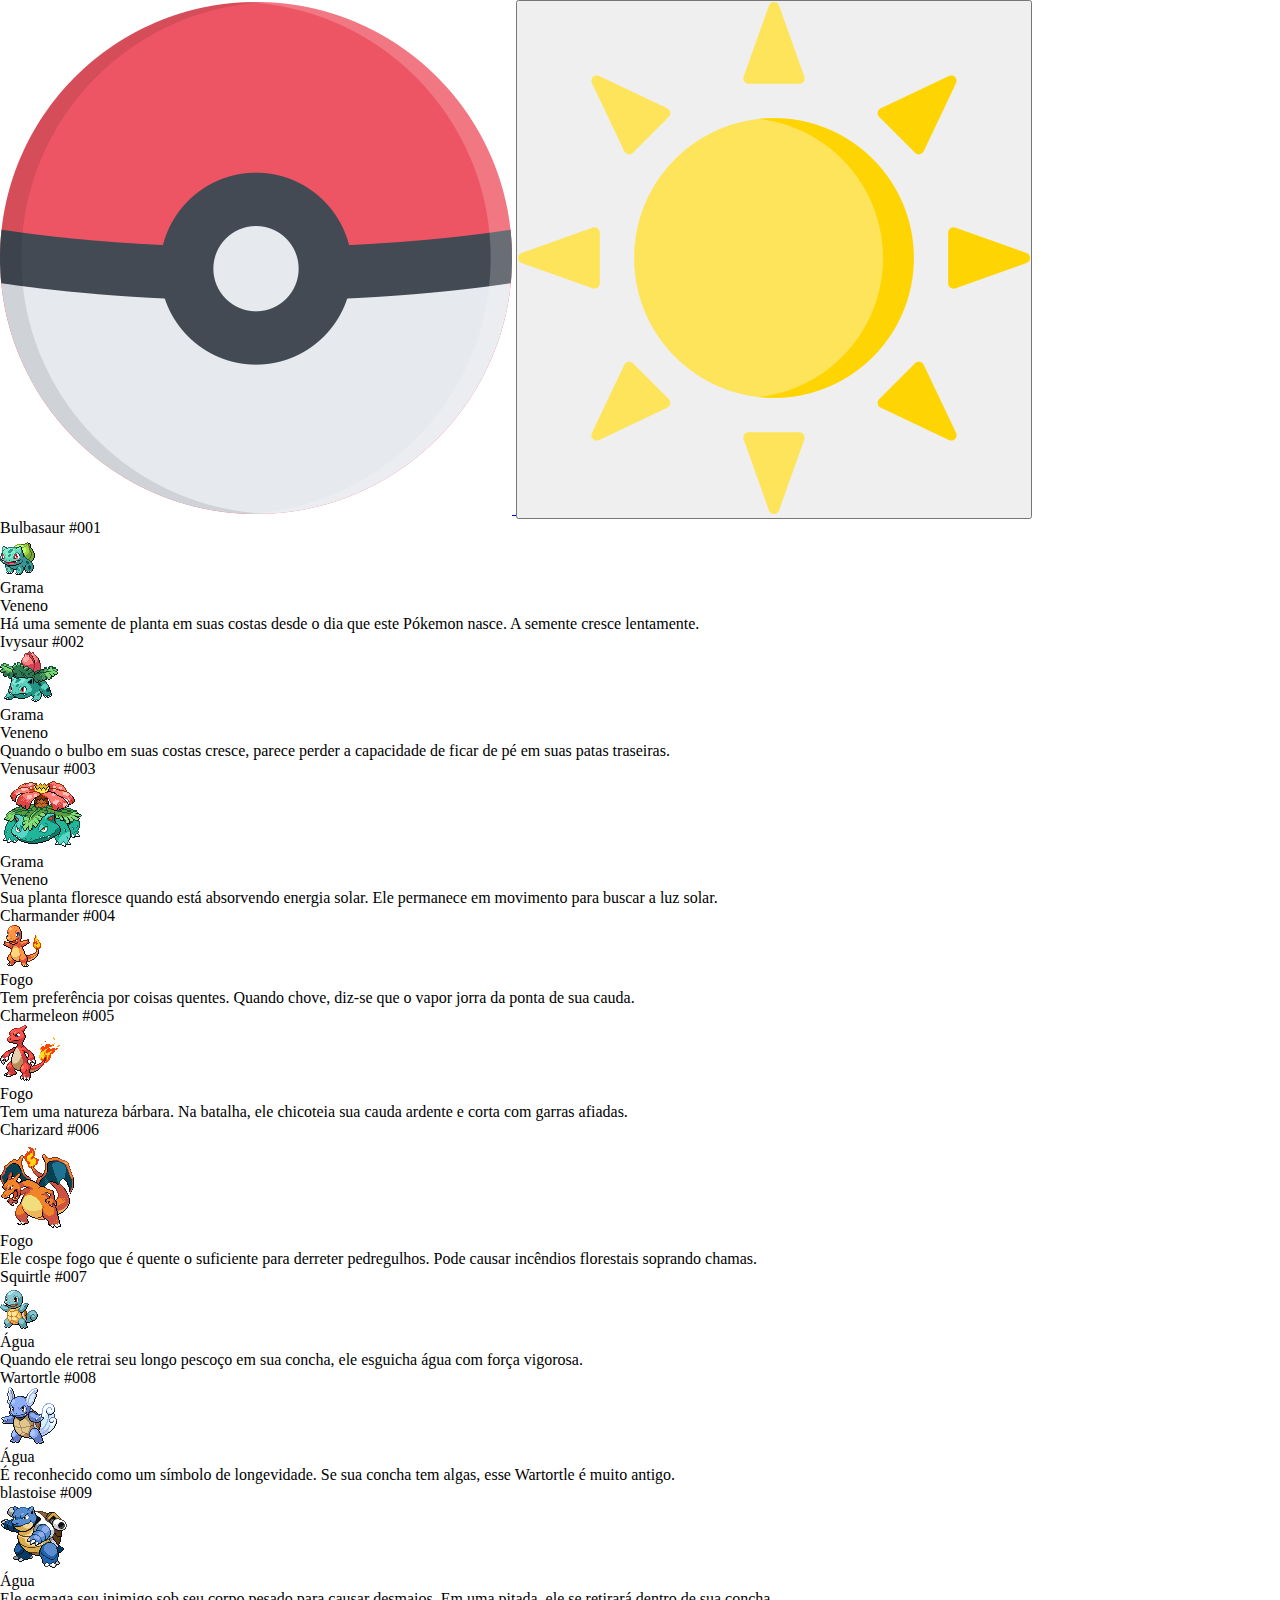
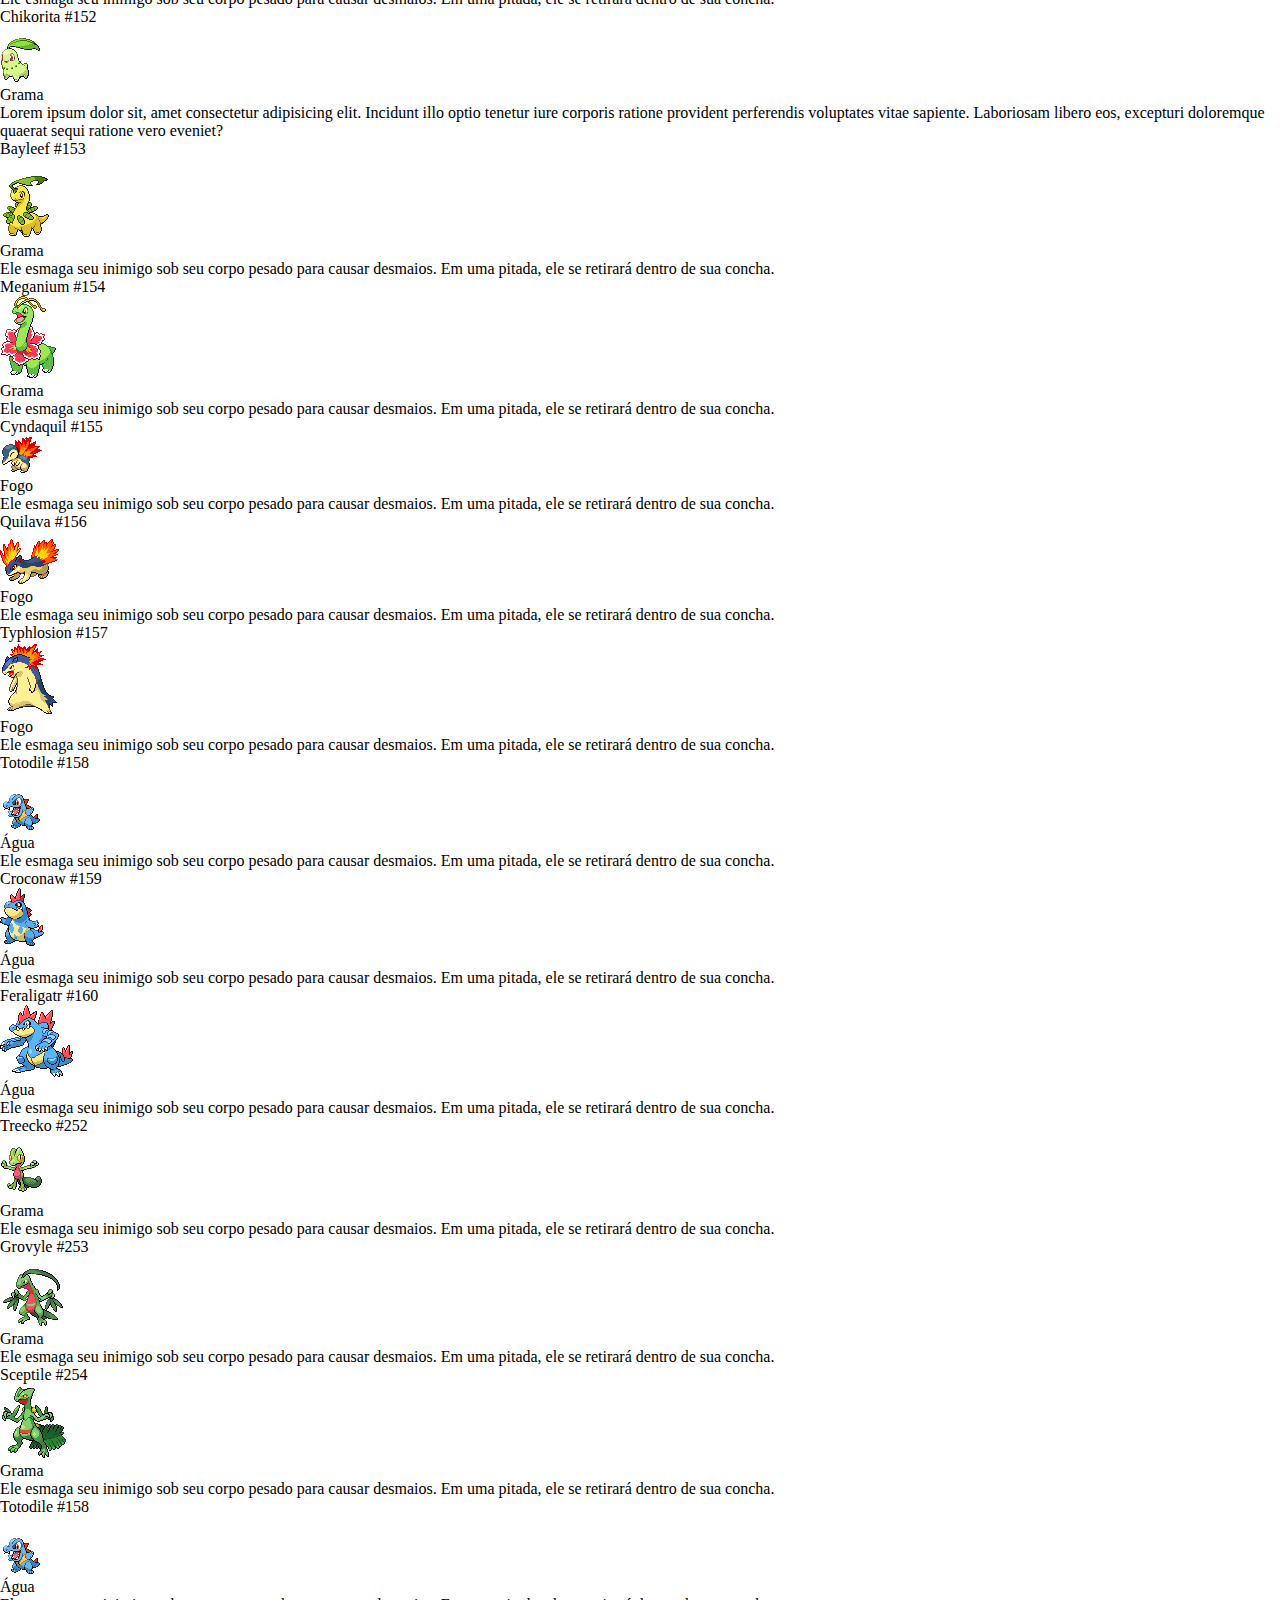
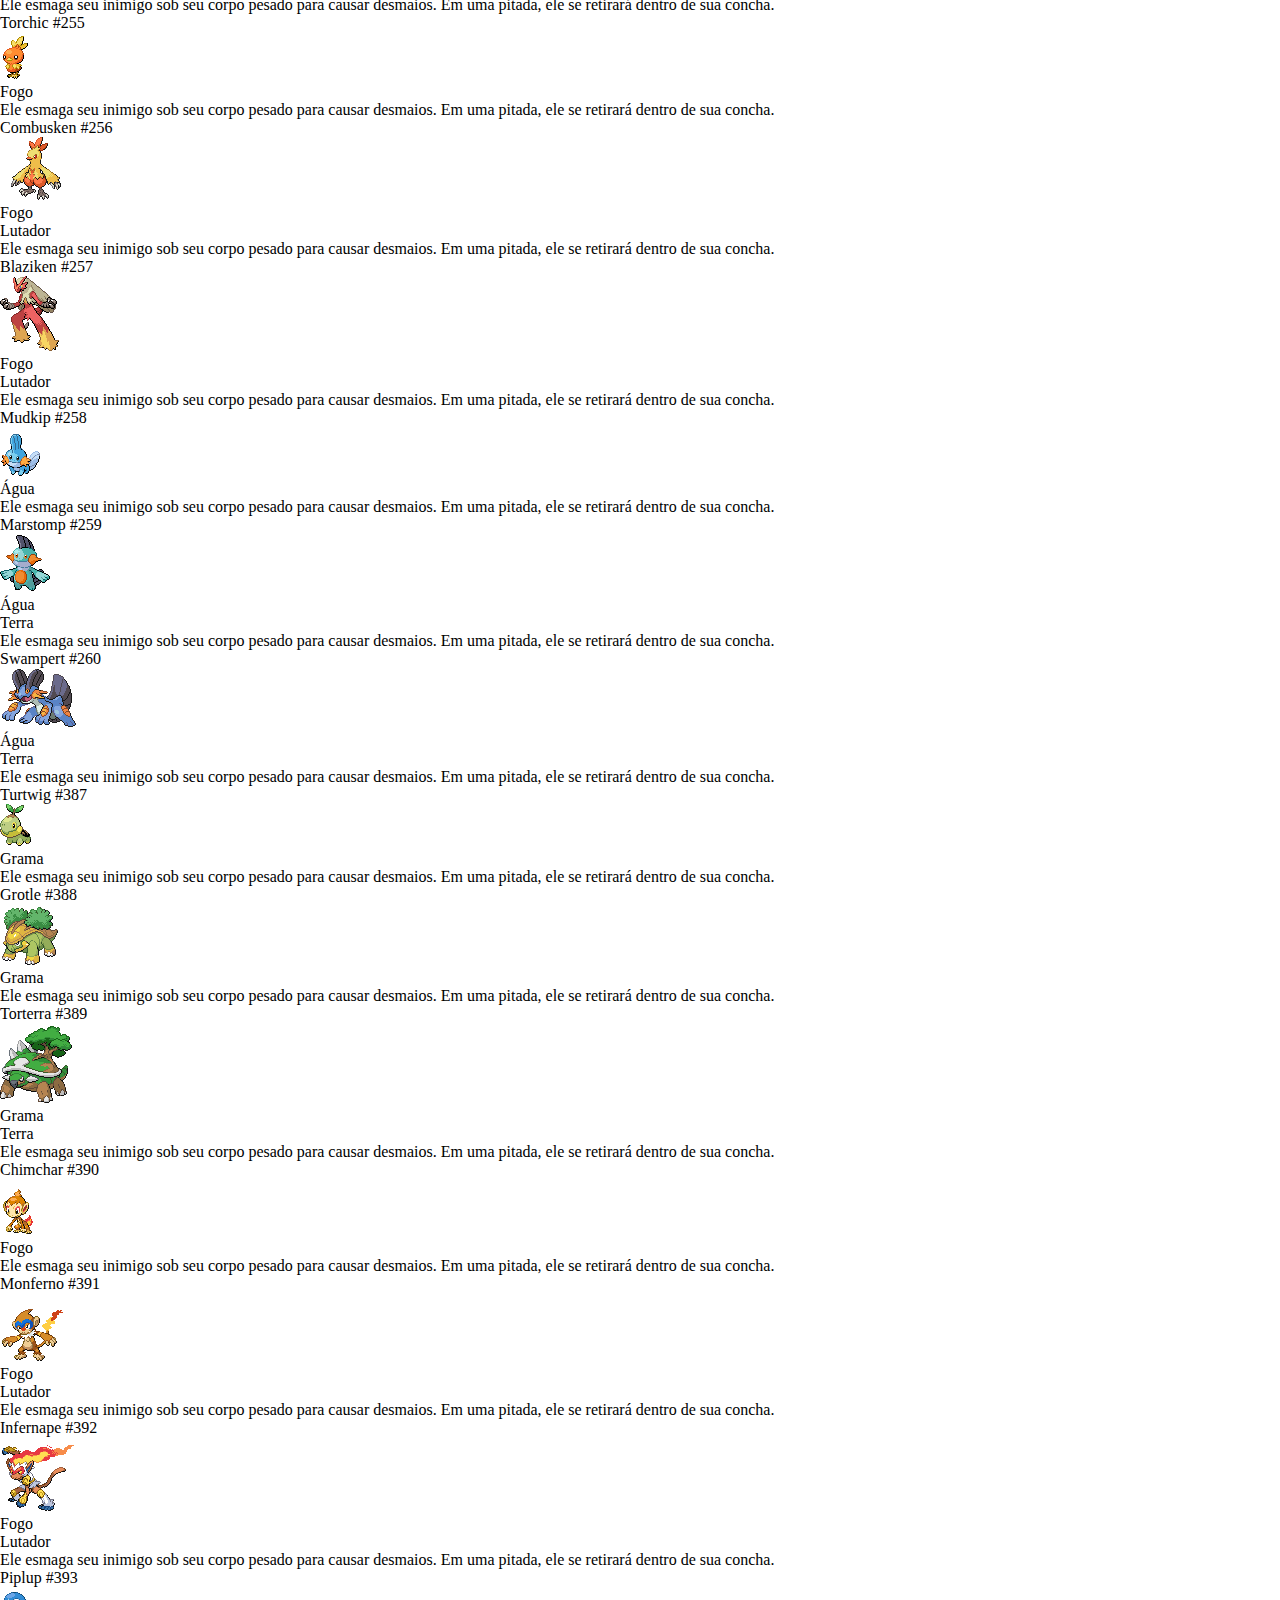
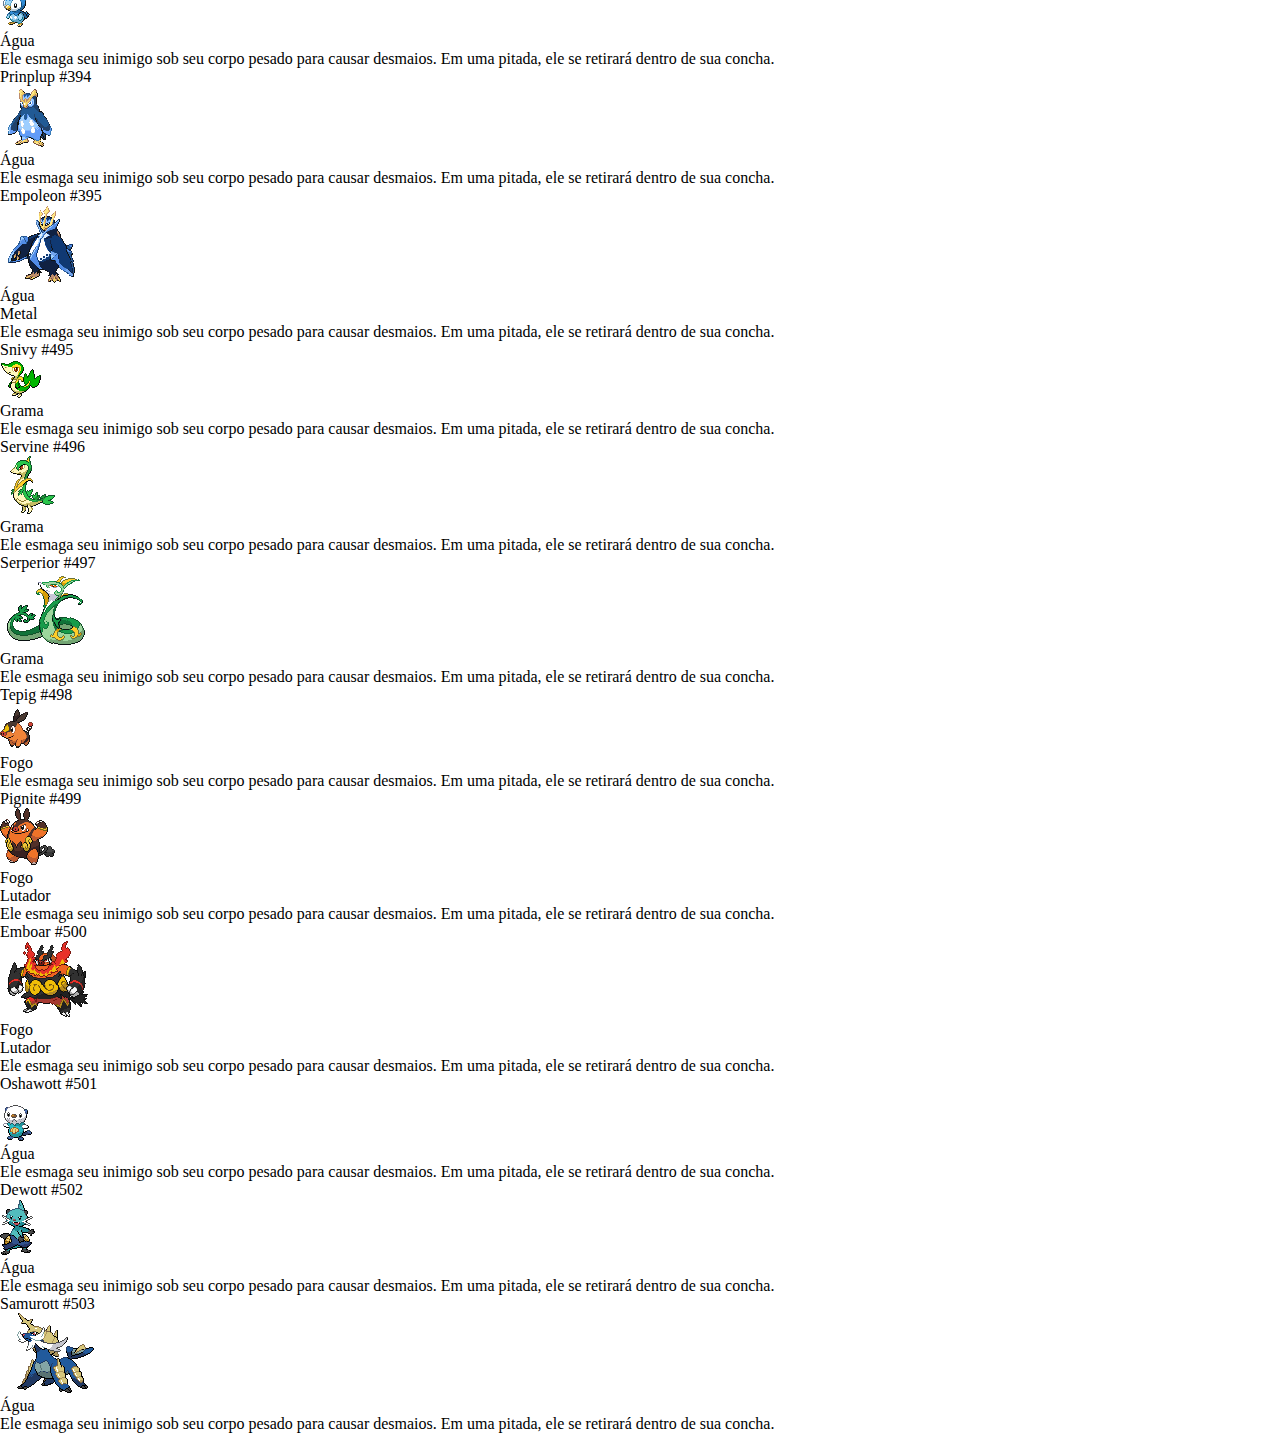
==== Pokedéx/index.html @ 0e328af9 "Pokedex" ====
<!DOCTYPE html>
<html lang="pt-br">
<head>
    <meta charset="UTF-8">
    <meta http-equiv="X-UA-Compatible" content="IE=edge">
    <meta name="viewport" content="width=device-width, initial-scale=1.0">
    <title>Pokedéx</title>

    <link rel="preconnect" href="https://fonts.googleapis.com" />
    <link rel="preconnect" href="https://fonts.gstatic.com" crossorigin />
    <link href="https://fonts.googleapis.com/css2?family=Poppins:wght@300;500;800&display=swap" rel="stylesheet" />
    <link rel="stylesheet" href="./css/reset.css">
    <link rel="stylesheet" href="./css/styles.css">
</head>

<body>
    <header>
        <a href="#">
            <img src="./assets/pokeball.png" alt="pokebola" class="logo">
        </a>
        <button id="botao-alterar-tema">
            <img src="./assets/sun.png" alt="imagem-sol" class="imagem-botao">
        </button>
    </header>

    <main>
        <ul class="lista-pokemon">
            <li class="cartao-pokemon">
                <div class="informacoes">
                    <span>Bulbasaur</span>
                    <span>#001</span>
                </div>
                <img src="./assets/bulbasaur.gif" alt="bulbasaur" class="gif">
                <ul class="tipos">
                    <li class="tipo">Grama</li>
                    <li class="tipo">Veneno</li>
                </ul>
                <p class="descricao">Há uma semente de planta em suas costas desde o dia que este Pókemon nasce. A semente cresce lentamente.</p>
            </li>

            <li class="cartao-pokemon">
                <div  class="informacoes">
                    <span>Ivysaur</span>
                    <span>#002</span>
                </div>
                <img src="./assets/ivysaur.gif" alt="ivysaur" class="gif">
                <ul>
                    <li class="tipo">Grama</li>
                    <li class="tipo">Veneno</li>
                </ul>
                <p class="descricao">Quando o bulbo em suas costas cresce, parece perder a capacidade de ficar de pé em suas patas traseiras.</p>
            </li>

            <li class="cartao-pokemon">
                <div class="informacoes">
                    <span>Venusaur</span>
                    <span>#003</span>
                </div>
                <img src="./assets/venusaur.gif" alt="venusaur" class="gif">
                <ul>
                    <li class="tipo">Grama</li>
                    <li class="tipo">Veneno</li>
                </ul>
                <p class="descricao">Sua planta floresce quando está absorvendo energia solar. Ele permanece em movimento para buscar a luz solar.</p>
            </li>

            <li class="cartao-pokemon">
                <div class="informacoes">
                    <span>Charmander</span>
                    <span>#004</span>
                </div>
                <img src="./assets/charmander.gif" alt="charmander" class="gif">
                <ul>
                    <li class="tipo">Fogo</li>
                </ul>
                <p class="descricao">Tem preferência por coisas quentes. Quando chove, diz-se que o vapor jorra da ponta de sua cauda.</p>
            </li>

            <li class="cartao-pokemon">
                <div class="informacoes">
                    <span>Charmeleon</span>
                    <span>#005</span>
                </div>
                <img src="./assets/charmeleon.gif" alt="charmeleon" class="gif">
                <ul>
                    <li class="tipo">Fogo</li>
                </ul>
                <p class="descricao">Tem uma natureza bárbara. Na batalha, ele chicoteia sua cauda ardente e corta com garras afiadas.</p>
            </li>

            <li class="cartao-pokemon">
                <div class="informacoes">
                    <span>Charizard</span>
                    <span>#006</span>
                </div>
                <img src="./assets/charizard.gif" alt="charizard" class="gif">
                <ul>
                    <li class="tipo">Fogo</li>
                </ul>
                <p class="descricao">Ele cospe fogo que é quente o suficiente para derreter pedregulhos. Pode causar incêndios florestais soprando chamas.</p>
            </li>

            <li class="cartao-pokemon">
                <div class="informacoes">
                    <span>Squirtle</span>
                    <span>#007</span>
                </div>
                <img src="./assets/squirtle.gif" alt="squirtle" class="gif">
                <ul>
                    <li class="tipo">Água</li>
                </ul>
                <p class="descricao">Quando ele retrai seu longo pescoço em sua concha, ele esguicha água com força vigorosa.</p>
            </li>

            <li class="cartao-pokemon">
                <div class="informacoes">
                    <span>Wartortle</span>
                    <span>#008</span>
                </div>
                <img src="./assets/wartortle.gif" alt="wartortle" class="gif">
                <ul>
                    <li class="tipo">Água</li>
                </ul>
                <p class="descricao">É reconhecido como um símbolo de longevidade. Se sua concha tem algas, esse Wartortle é muito antigo.</p>
            </li>

            <li class="cartao-pokemon">
                <div class="informacoes">
                    <span>blastoise</span>
                    <span>#009</span>
                </div>
                <img src="./assets/blastoise.gif" alt="blastoise" class="gif">
                <ul>
                    <li class="tipo">Água</li>
                </ul>
                <p class="descricao">Ele esmaga seu inimigo sob seu corpo pesado para causar desmaios. Em uma pitada, ele se retirará dentro de sua concha.</p>
            </li>

            <li class="cartao-pokemon">
                <div class="informacoes">
                    <span>Chikorita</span>
                    <span>#152</span>
                </div>
                <img src="./assets/chikorita.gif" alt="chikorita" class="gif">
                <ul>
                    <li class="tipo">Grama</li>
                </ul>
                <p class="descricao">Lorem ipsum dolor sit, amet consectetur adipisicing elit. Incidunt illo optio tenetur iure corporis ratione provident perferendis voluptates vitae sapiente. Laboriosam libero eos, excepturi doloremque quaerat sequi ratione vero eveniet?</p>
            </li>

            <li class="cartao-pokemon">
                <div class="informacoes">
                    <span>Bayleef</span>
                    <span>#153</span>
                </div>
                <img src="./assets/bayleef.gif" alt="bayleef" class="gif">
                <ul>
                    <li class="tipo">Grama</li>
                </ul>
                <p class="descricao">Ele esmaga seu inimigo sob seu corpo pesado para causar desmaios. Em uma pitada, ele se retirará dentro de sua concha.</p>
            </li>

            <li class="cartao-pokemon">
                <div class="informacoes">
                    <span>Meganium</span>
                    <span>#154</span>
                </div>
                <img src="./assets/meganium.gif" alt="meganium" class="gif">
                <ul>
                    <li class="tipo">Grama</li>
                </ul>
                <p class="descricao">Ele esmaga seu inimigo sob seu corpo pesado para causar desmaios. Em uma pitada, ele se retirará dentro de sua concha.</p>
            </li>

            <li class="cartao-pokemon">
                <div class="informacoes">
                    <span>Cyndaquil</span>
                    <span>#155</span>
                </div>
                <img src="./assets/cyndaquil.gif" alt="cyndaquil" class="gif">
                <ul>
                    <li class="tipo">Fogo</li>
                </ul>
                <p class="descricao">Ele esmaga seu inimigo sob seu corpo pesado para causar desmaios. Em uma pitada, ele se retirará dentro de sua concha.</p>
            </li>

            <li class="cartao-pokemon">
                <div class="informacoes">
                    <span>Quilava</span>
                    <span>#156</span>
                </div>
                <img src="./assets/quilava.gif" alt="quilava" class="gif">
                <ul>
                    <li class="tipo">Fogo</li>
                </ul>
                <p class="descricao">Ele esmaga seu inimigo sob seu corpo pesado para causar desmaios. Em uma pitada, ele se retirará dentro de sua concha.</p>
            </li>

            <li class="cartao-pokemon">
                <div class="informacoes">
                    <span>Typhlosion</span>
                    <span>#157</span>
                </div>
                <img src="./assets/typhlosion.gif" alt="typhlosion" class="gif">
                <ul>
                    <li class="tipo">Fogo</li>
                </ul>
                <p class="descricao">Ele esmaga seu inimigo sob seu corpo pesado para causar desmaios. Em uma pitada, ele se retirará dentro de sua concha.</p>
            </li>

            <li class="cartao-pokemon">
                <div class="informacoes">
                    <span>Totodile</span>
                    <span>#158</span>
                </div>
                <img src="./assets/totodile.gif" alt="totodile" class="gif">
                <ul>
                    <li class="tipo">Água</li>
                </ul>
                <p class="descricao">Ele esmaga seu inimigo sob seu corpo pesado para causar desmaios. Em uma pitada, ele se retirará dentro de sua concha.</p>
            </li>

            <li class="cartao-pokemon">
                <div class="informacoes">
                    <span>Croconaw</span>
                    <span>#159</span>
                </div>
                <img src="./assets/croconaw.gif" alt="croconaw" class="gif">
                <ul>
                    <li class="tipo">Água</li>
                </ul>
                <p class="descricao">Ele esmaga seu inimigo sob seu corpo pesado para causar desmaios. Em uma pitada, ele se retirará dentro de sua concha.</p>
            </li>

            <li class="cartao-pokemon">
                <div class="informacoes">
                    <span>Feraligatr</span>
                    <span>#160</span>
                </div>
                <img src="./assets/feraligatr.gif" alt="feraligatr" class="gif">
                <ul>
                    <li class="tipo">Água</li>
                </ul>
                <p class="descricao">Ele esmaga seu inimigo sob seu corpo pesado para causar desmaios. Em uma pitada, ele se retirará dentro de sua concha.</p>
            </li>

            <li class="cartao-pokemon">
                <div class="informacoes">
                    <span>Treecko</span>
                    <span>#252</span>
                </div>
                <img src="./assets/treecko.gif" alt="treecko" class="gif">
                <ul>
                    <li class="tipo">Grama</li>
                </ul>
                <p class="descricao">Ele esmaga seu inimigo sob seu corpo pesado para causar desmaios. Em uma pitada, ele se retirará dentro de sua concha.</p>
            </li>

            <li class="cartao-pokemon">
                <div class="informacoes">
                    <span>Grovyle</span>
                    <span>#253</span>
                </div>
                <img src="./assets/grovyle.gif" alt="grovyle" class="gif">
                <ul>
                    <li class="tipo">Grama</li>
                </ul>
                <p class="descricao">Ele esmaga seu inimigo sob seu corpo pesado para causar desmaios. Em uma pitada, ele se retirará dentro de sua concha.</p>
            </li>

            <li class="cartao-pokemon">
                <div class="informacoes">
                    <span>Sceptile</span>
                    <span>#254</span>
                </div>
                <img src="./assets/sceptile.gif" alt="sceptile" class="gif">
                <ul>
                    <li class="tipo">Grama</li>
                </ul>
                <p class="descricao">Ele esmaga seu inimigo sob seu corpo pesado para causar desmaios. Em uma pitada, ele se retirará dentro de sua concha.</p>
            </li>

            <li class="cartao-pokemon">
                <div class="informacoes">
                    <span>Totodile</span>
                    <span>#158</span>
                </div>
                <img src="./assets/totodile.gif" alt="totodile" class="gif">
                <ul>
                    <li class="tipo">Água</li>
                </ul>
                <p class="descricao">Ele esmaga seu inimigo sob seu corpo pesado para causar desmaios. Em uma pitada, ele se retirará dentro de sua concha.</p>
            </li>

            <li class="cartao-pokemon">
                <div class="informacoes">
                    <span>Torchic</span>
                    <span>#255</span>
                </div>
                <img src="./assets/torchic.gif" alt="torchic" class="gif">
                <ul>
                    <li class="tipo">Fogo</li>
                </ul>
                <p class="descricao">Ele esmaga seu inimigo sob seu corpo pesado para causar desmaios. Em uma pitada, ele se retirará dentro de sua concha.</p>
            </li>

            <li class="cartao-pokemon">
                <div class="informacoes">
                    <span>Combusken</span>
                    <span>#256</span>
                </div>
                <img src="./assets/combusken.gif" alt="combusken" class="gif">
                <ul>
                    <li class="tipo">Fogo</li>
                    <li class="tipo">Lutador</li>
                </ul>
                <p class="descricao">Ele esmaga seu inimigo sob seu corpo pesado para causar desmaios. Em uma pitada, ele se retirará dentro de sua concha.</p>
            </li>

            <li class="cartao-pokemon">
                <div class="informacoes">
                    <span>Blaziken</span>
                    <span>#257</span>
                </div>
                <img src="./assets/blasiken.gif" alt="blaziken" class="gif">
                <ul>
                    <li class="tipo">Fogo</li>
                    <li class="tipo">Lutador</li>
                </ul>
                <p class="descricao">Ele esmaga seu inimigo sob seu corpo pesado para causar desmaios. Em uma pitada, ele se retirará dentro de sua concha.</p>
            </li>

            <li class="cartao-pokemon">
                <div class="informacoes">
                    <span>Mudkip</span>
                    <span>#258</span>
                </div>
                <img src="./assets/mudkip.gif" alt="mudkip" class="gif">
                <ul>
                    <li class="tipo">Água</li>
                </ul>
                <p class="descricao">Ele esmaga seu inimigo sob seu corpo pesado para causar desmaios. Em uma pitada, ele se retirará dentro de sua concha.</p>
            </li>

            <li class="cartao-pokemon">
                <div class="informacoes">
                    <span>Marstomp</span>
                    <span>#259</span>
                </div>
                <img src="./assets/marstomp.gif" alt="marstomp" class="gif">
                <ul>
                    <li class="tipo">Água</li>
                    <li class="tipo">Terra</li>
                </ul>
                <p class="descricao">Ele esmaga seu inimigo sob seu corpo pesado para causar desmaios. Em uma pitada, ele se retirará dentro de sua concha.</p>
            </li>

            <li class="cartao-pokemon">
                <div class="informacoes">
                    <span>Swampert</span>
                    <span>#260</span>
                </div>
                <img src="./assets/swampert.gif" alt="swampert" class="gif">
                <ul>
                    <li class="tipo">Água</li>
                    <li class="tipo">Terra</li>
                </ul>
                <p class="descricao">Ele esmaga seu inimigo sob seu corpo pesado para causar desmaios. Em uma pitada, ele se retirará dentro de sua concha.</p>
            </li>

            <li class="cartao-pokemon">
                <div class="informacoes">
                    <span>Turtwig</span>
                    <span>#387</span>
                </div>
                <img src="./assets/turtwig.gif" alt="turtwig" class="gif">
                <ul>
                    <li class="tipo">Grama</li>
                </ul>
                <p class="descricao">Ele esmaga seu inimigo sob seu corpo pesado para causar desmaios. Em uma pitada, ele se retirará dentro de sua concha.</p>
            </li>

            <li class="cartao-pokemon">
                <div class="informacoes">
                    <span>Grotle</span>
                    <span>#388</span>
                </div>
                <img src="./assets/grotle.gif" alt="grotle" class="gif">
                <ul>
                    <li class="tipo">Grama</li>
                </ul>
                <p class="descricao">Ele esmaga seu inimigo sob seu corpo pesado para causar desmaios. Em uma pitada, ele se retirará dentro de sua concha.</p>
            </li>

            <li class="cartao-pokemon">
                <div class="informacoes">
                    <span>Torterra</span>
                    <span>#389</span>
                </div>
                <img src="./assets/torterra.gif" alt="torterra" class="gif">
                <ul>
                    <li class="tipo">Grama</li>
                    <li class="tipo">Terra</li>
                </ul>
                <p class="descricao">Ele esmaga seu inimigo sob seu corpo pesado para causar desmaios. Em uma pitada, ele se retirará dentro de sua concha.</p>
            </li>

            <li class="cartao-pokemon">
                <div class="informacoes">
                    <span>Chimchar</span>
                    <span>#390</span>
                </div>
                <img src="./assets/chimchar.gif" alt="chimchar" class="gif">
                <ul>
                    <li class="tipo">Fogo</li>
                </ul>
                <p class="descricao">Ele esmaga seu inimigo sob seu corpo pesado para causar desmaios. Em uma pitada, ele se retirará dentro de sua concha.</p>
            </li>

            <li class="cartao-pokemon">
                <div class="informacoes">
                    <span>Monferno</span>
                    <span>#391</span>
                </div>
                <img src="./assets/monferto.gif" alt="monferto" class="gif">
                <ul>
                    <li class="tipo">Fogo</li>
                    <li class="tipo">Lutador</li>
                </ul>
                <p class="descricao">Ele esmaga seu inimigo sob seu corpo pesado para causar desmaios. Em uma pitada, ele se retirará dentro de sua concha.</p>
            </li>

            <li class="cartao-pokemon">
                <div class="informacoes">
                    <span>Infernape</span>
                    <span>#392</span>
                </div>
                <img src="./assets/infernape.gif" alt="infernape" class="gif">
                <ul>
                    <li class="tipo">Fogo</li>
                    <li class="tipo">Lutador</li>
                </ul>
                <p class="descricao">Ele esmaga seu inimigo sob seu corpo pesado para causar desmaios. Em uma pitada, ele se retirará dentro de sua concha.</p>
            </li>

            <li class="cartao-pokemon">
                <div class="informacoes">
                    <span>Piplup</span>
                    <span>#393</span>
                </div>
                <img src="./assets/piplup.gif" alt="piplup" class="gif">
                <ul>
                    <li class="tipo">Água</li>
                </ul>
                <p class="descricao">Ele esmaga seu inimigo sob seu corpo pesado para causar desmaios. Em uma pitada, ele se retirará dentro de sua concha.</p>
            </li>

            <li class="cartao-pokemon">
                <div class="informacoes">
                    <span>Prinplup</span>
                    <span>#394</span>
                </div>
                <img src="./assets/prinplup.gif" alt="prinplup" class="gif">
                <ul>
                    <li class="tipo">Água</li>
                </ul>
                <p class="descricao">Ele esmaga seu inimigo sob seu corpo pesado para causar desmaios. Em uma pitada, ele se retirará dentro de sua concha.</p>
            </li>

            <li class="cartao-pokemon">
                <div class="informacoes">
                    <span>Empoleon</span>
                    <span>#395</span>
                </div>
                <img src="./assets/empoleon.gif" alt="empoleon" class="gif">
                <ul>
                    <li class="tipo">Água</li>
                    <li class="tipo">Metal</li>
                </ul>
                <p class="descricao">Ele esmaga seu inimigo sob seu corpo pesado para causar desmaios. Em uma pitada, ele se retirará dentro de sua concha.</p>
            </li>

            <li class="cartao-pokemon">
                <div class="informacoes">
                    <span>Snivy</span>
                    <span>#495</span>
                </div>
                <img src="./assets/snivy.gif" alt="snivy" class="gif">
                <ul>
                    <li class="tipo">Grama</li>
                </ul>
                <p class="descricao">Ele esmaga seu inimigo sob seu corpo pesado para causar desmaios. Em uma pitada, ele se retirará dentro de sua concha.</p>
            </li>

            <li class="cartao-pokemon">
                <div class="informacoes">
                    <span>Servine</span>
                    <span>#496</span>
                </div>
                <img src="./assets/servine.gif" alt="servine" class="gif">
                <ul>
                    <li class="tipo">Grama</li>
                </ul>
                <p class="descricao">Ele esmaga seu inimigo sob seu corpo pesado para causar desmaios. Em uma pitada, ele se retirará dentro de sua concha.</p>
            </li>

            <li class="cartao-pokemon">
                <div class="informacoes">
                    <span>Serperior</span>
                    <span>#497</span>
                </div>
                <img src="./assets/serperior.gif" alt="serperior" class="gif">
                <ul>
                    <li class="tipo">Grama</li>
                </ul>
                <p class="descricao">Ele esmaga seu inimigo sob seu corpo pesado para causar desmaios. Em uma pitada, ele se retirará dentro de sua concha.</p>
            </li>

            <li class="cartao-pokemon">
                <div class="informacoes">
                    <span>Tepig</span>
                    <span>#498</span>
                </div>
                <img src="./assets/tepig.gif" alt="tepig" class="gif">
                <ul>
                    <li class="tipo">Fogo</li>
                </ul>
                <p class="descricao">Ele esmaga seu inimigo sob seu corpo pesado para causar desmaios. Em uma pitada, ele se retirará dentro de sua concha.</p>
            </li>

            <li class="cartao-pokemon">
                <div class="informacoes">
                    <span>Pignite</span>
                    <span>#499</span>
                </div>
                <img src="./assets/pignite.gif" alt="pignite" class="gif">
                <ul>
                    <li class="tipo">Fogo</li>
                    <li class="tipo">Lutador</li>
                </ul>
                <p class="descricao">Ele esmaga seu inimigo sob seu corpo pesado para causar desmaios. Em uma pitada, ele se retirará dentro de sua concha.</p>
            </li>

            <li class="cartao-pokemon">
                <div class="informacoes">
                    <span>Emboar</span>
                    <span>#500</span>
                </div>
                <img src="./assets/emboar.gif" alt="emboar" class="gif">
                <ul>
                    <li class="tipo">Fogo</li>
                    <li class="tipo">Lutador</li>
                </ul>
                <p class="descricao">Ele esmaga seu inimigo sob seu corpo pesado para causar desmaios. Em uma pitada, ele se retirará dentro de sua concha.</p>
            </li>

            <li class="cartao-pokemon">
                <div class="informacoes">
                    <span>Oshawott</span>
                    <span>#501</span>
                </div>
                <img src="./assets/oshawott.gif" alt="oshawott" class="gif">
                <ul>
                    <li class="tipo">Água</li>
                </ul>
                <p class="descricao">Ele esmaga seu inimigo sob seu corpo pesado para causar desmaios. Em uma pitada, ele se retirará dentro de sua concha.</p>
            </li>

            <li class="cartao-pokemon">
                <div class="informacoes">
                    <span>Dewott</span>
                    <span>#502</span>
                </div>
                <img src="./assets/dewott.gif" alt="dewott" class="gif">
                <ul>
                    <li class="tipo">Água</li>
                </ul>
                <p class="descricao">Ele esmaga seu inimigo sob seu corpo pesado para causar desmaios. Em uma pitada, ele se retirará dentro de sua concha.</p>
            </li>

            <li class="cartao-pokemon">
                <div class="informacoes">
                    <span>Samurott</span>
                    <span>#503</span>
                </div>
                <img src="./assets/samurott.gif" alt="samurott" class="gif">
                <ul>
                    <li class="tipo">Água</li>
                </ul>
                <p class="descricao">Ele esmaga seu inimigo sob seu corpo pesado para causar desmaios. Em uma pitada, ele se retirará dentro de sua concha.</p>
            </li>
        </ul>
    </main>
</body>
</html>
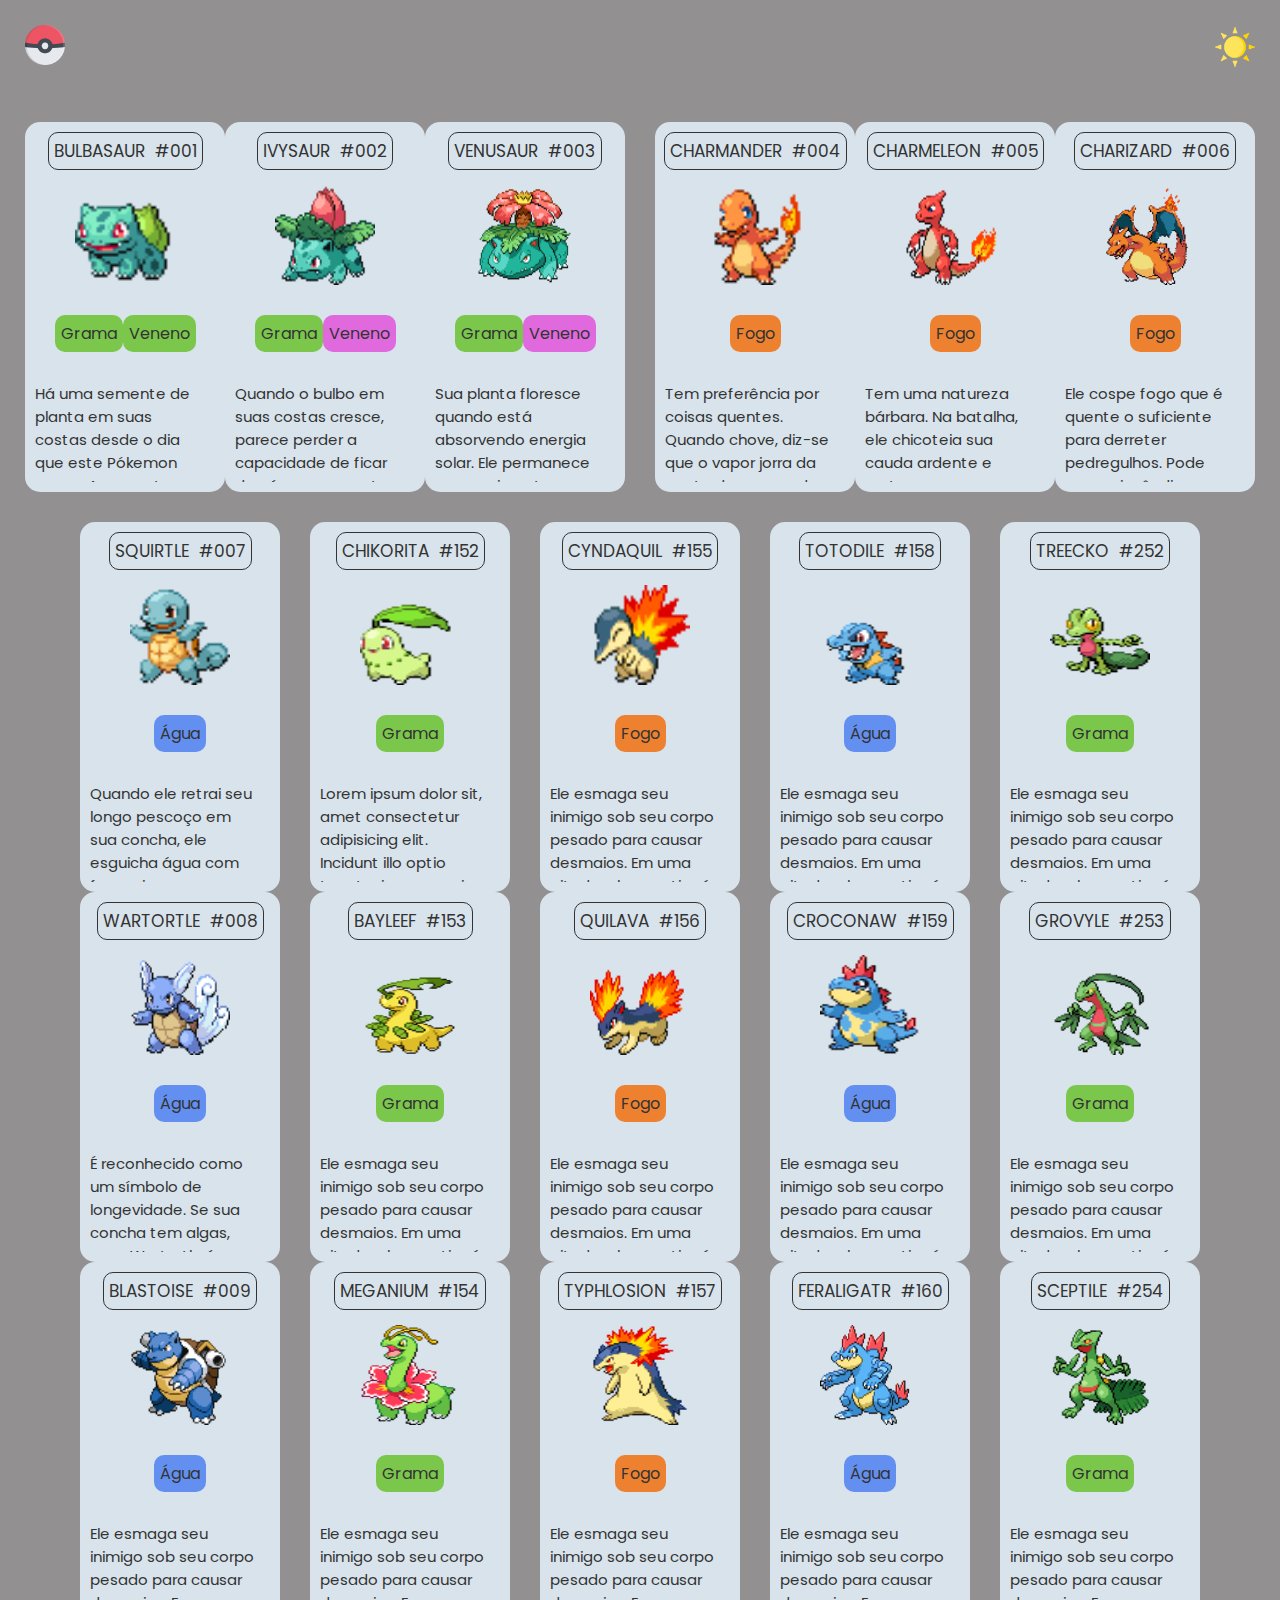
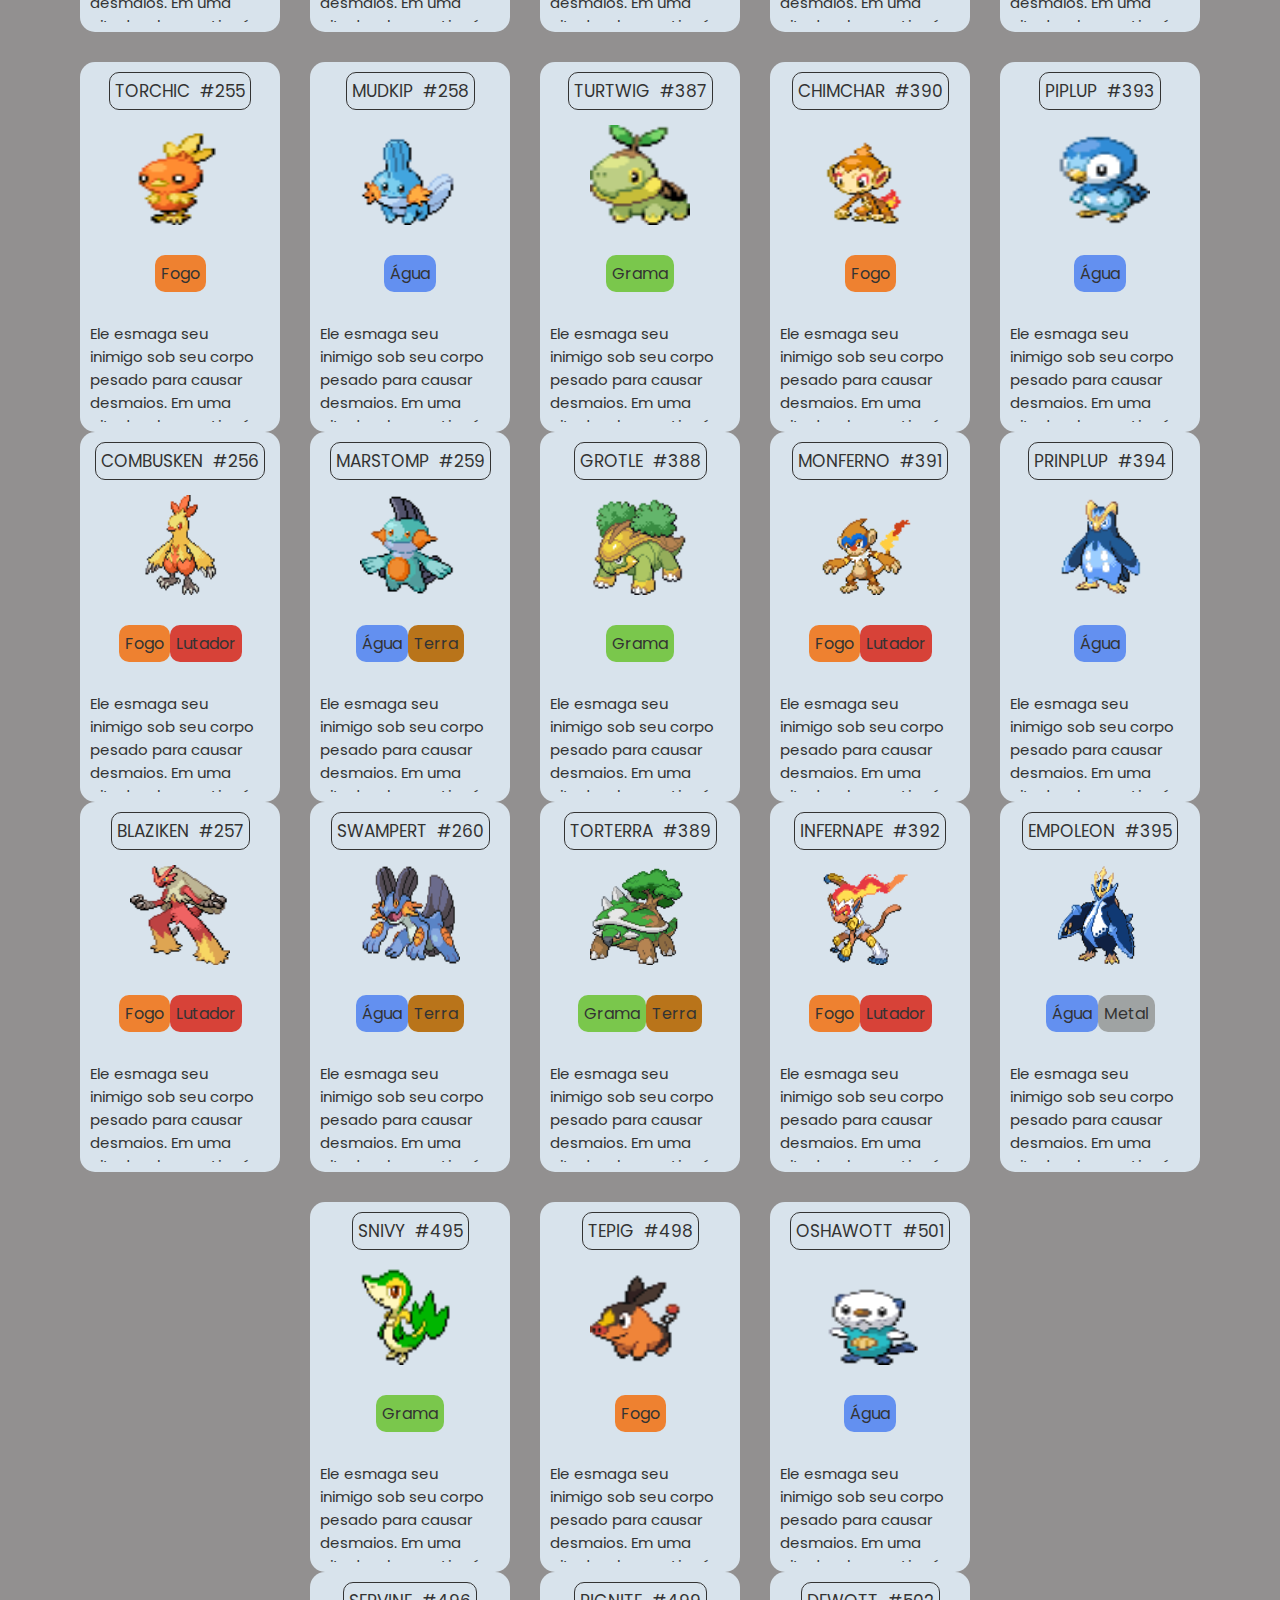
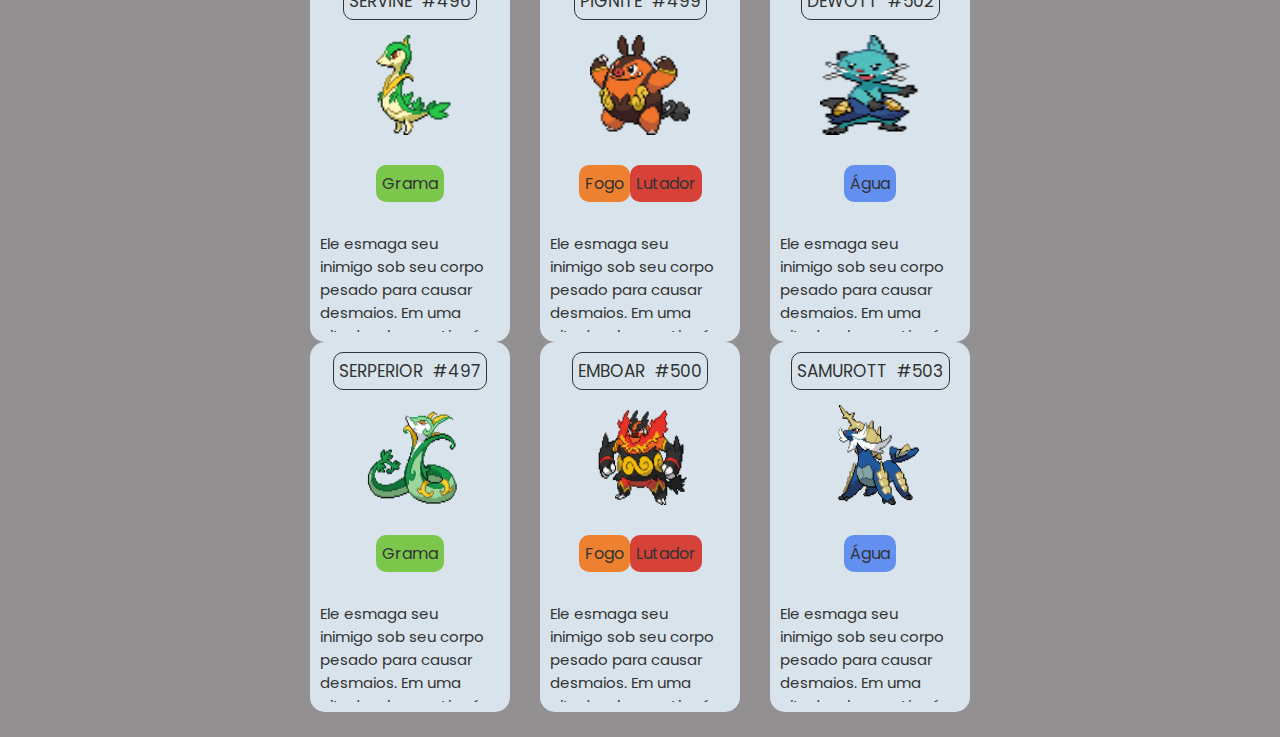
==== commit bbf59002: "Algumas mudanças" ====
--- a/Pokedéx/index.html
+++ b/Pokedéx/index.html
@@ -11,6 +11,7 @@
     <link href="https://fonts.googleapis.com/css2?family=Poppins:wght@300;500;800&display=swap" rel="stylesheet" />
     <link rel="stylesheet" href="./css/reset.css">
     <link rel="stylesheet" href="./css/styles.css">
+    <link rel="stylesheet" href="./css/scrollbar.css">
 </head>
 
 <body>
@@ -25,570 +26,592 @@
 
     <main>
         <ul class="lista-pokemon">
-            <li class="cartao-pokemon">
-                <div class="informacoes">
-                    <span>Bulbasaur</span>
-                    <span>#001</span>
-                </div>
-                <img src="./assets/bulbasaur.gif" alt="bulbasaur" class="gif">
-                <ul class="tipos">
-                    <li class="tipo">Grama</li>
-                    <li class="tipo">Veneno</li>
-                </ul>
-                <p class="descricao">Há uma semente de planta em suas costas desde o dia que este Pókemon nasce. A semente cresce lentamente.</p>
-            </li>
-
-            <li class="cartao-pokemon">
-                <div  class="informacoes">
-                    <span>Ivysaur</span>
-                    <span>#002</span>
-                </div>
-                <img src="./assets/ivysaur.gif" alt="ivysaur" class="gif">
-                <ul>
-                    <li class="tipo">Grama</li>
-                    <li class="tipo">Veneno</li>
-                </ul>
-                <p class="descricao">Quando o bulbo em suas costas cresce, parece perder a capacidade de ficar de pé em suas patas traseiras.</p>
-            </li>
-
-            <li class="cartao-pokemon">
-                <div class="informacoes">
-                    <span>Venusaur</span>
-                    <span>#003</span>
-                </div>
-                <img src="./assets/venusaur.gif" alt="venusaur" class="gif">
-                <ul>
-                    <li class="tipo">Grama</li>
-                    <li class="tipo">Veneno</li>
-                </ul>
-                <p class="descricao">Sua planta floresce quando está absorvendo energia solar. Ele permanece em movimento para buscar a luz solar.</p>
-            </li>
-
-            <li class="cartao-pokemon">
-                <div class="informacoes">
-                    <span>Charmander</span>
-                    <span>#004</span>
-                </div>
-                <img src="./assets/charmander.gif" alt="charmander" class="gif">
-                <ul>
-                    <li class="tipo">Fogo</li>
-                </ul>
-                <p class="descricao">Tem preferência por coisas quentes. Quando chove, diz-se que o vapor jorra da ponta de sua cauda.</p>
-            </li>
-
-            <li class="cartao-pokemon">
-                <div class="informacoes">
-                    <span>Charmeleon</span>
-                    <span>#005</span>
-                </div>
-                <img src="./assets/charmeleon.gif" alt="charmeleon" class="gif">
-                <ul>
-                    <li class="tipo">Fogo</li>
-                </ul>
-                <p class="descricao">Tem uma natureza bárbara. Na batalha, ele chicoteia sua cauda ardente e corta com garras afiadas.</p>
-            </li>
-
-            <li class="cartao-pokemon">
-                <div class="informacoes">
-                    <span>Charizard</span>
-                    <span>#006</span>
-                </div>
-                <img src="./assets/charizard.gif" alt="charizard" class="gif">
-                <ul>
-                    <li class="tipo">Fogo</li>
-                </ul>
-                <p class="descricao">Ele cospe fogo que é quente o suficiente para derreter pedregulhos. Pode causar incêndios florestais soprando chamas.</p>
-            </li>
-
-            <li class="cartao-pokemon">
-                <div class="informacoes">
-                    <span>Squirtle</span>
-                    <span>#007</span>
-                </div>
-                <img src="./assets/squirtle.gif" alt="squirtle" class="gif">
-                <ul>
-                    <li class="tipo">Água</li>
-                </ul>
-                <p class="descricao">Quando ele retrai seu longo pescoço em sua concha, ele esguicha água com força vigorosa.</p>
-            </li>
-
-            <li class="cartao-pokemon">
-                <div class="informacoes">
-                    <span>Wartortle</span>
-                    <span>#008</span>
-                </div>
-                <img src="./assets/wartortle.gif" alt="wartortle" class="gif">
-                <ul>
-                    <li class="tipo">Água</li>
-                </ul>
-                <p class="descricao">É reconhecido como um símbolo de longevidade. Se sua concha tem algas, esse Wartortle é muito antigo.</p>
-            </li>
-
-            <li class="cartao-pokemon">
-                <div class="informacoes">
-                    <span>blastoise</span>
-                    <span>#009</span>
-                </div>
-                <img src="./assets/blastoise.gif" alt="blastoise" class="gif">
-                <ul>
-                    <li class="tipo">Água</li>
-                </ul>
-                <p class="descricao">Ele esmaga seu inimigo sob seu corpo pesado para causar desmaios. Em uma pitada, ele se retirará dentro de sua concha.</p>
-            </li>
-
-            <li class="cartao-pokemon">
-                <div class="informacoes">
-                    <span>Chikorita</span>
-                    <span>#152</span>
-                </div>
-                <img src="./assets/chikorita.gif" alt="chikorita" class="gif">
-                <ul>
-                    <li class="tipo">Grama</li>
-                </ul>
-                <p class="descricao">Lorem ipsum dolor sit, amet consectetur adipisicing elit. Incidunt illo optio tenetur iure corporis ratione provident perferendis voluptates vitae sapiente. Laboriosam libero eos, excepturi doloremque quaerat sequi ratione vero eveniet?</p>
-            </li>
-
-            <li class="cartao-pokemon">
-                <div class="informacoes">
-                    <span>Bayleef</span>
-                    <span>#153</span>
-                </div>
-                <img src="./assets/bayleef.gif" alt="bayleef" class="gif">
-                <ul>
-                    <li class="tipo">Grama</li>
-                </ul>
-                <p class="descricao">Ele esmaga seu inimigo sob seu corpo pesado para causar desmaios. Em uma pitada, ele se retirará dentro de sua concha.</p>
-            </li>
-
-            <li class="cartao-pokemon">
-                <div class="informacoes">
-                    <span>Meganium</span>
-                    <span>#154</span>
-                </div>
-                <img src="./assets/meganium.gif" alt="meganium" class="gif">
-                <ul>
-                    <li class="tipo">Grama</li>
-                </ul>
-                <p class="descricao">Ele esmaga seu inimigo sob seu corpo pesado para causar desmaios. Em uma pitada, ele se retirará dentro de sua concha.</p>
-            </li>
-
-            <li class="cartao-pokemon">
-                <div class="informacoes">
-                    <span>Cyndaquil</span>
-                    <span>#155</span>
-                </div>
-                <img src="./assets/cyndaquil.gif" alt="cyndaquil" class="gif">
-                <ul>
-                    <li class="tipo">Fogo</li>
-                </ul>
-                <p class="descricao">Ele esmaga seu inimigo sob seu corpo pesado para causar desmaios. Em uma pitada, ele se retirará dentro de sua concha.</p>
-            </li>
-
-            <li class="cartao-pokemon">
-                <div class="informacoes">
-                    <span>Quilava</span>
-                    <span>#156</span>
-                </div>
-                <img src="./assets/quilava.gif" alt="quilava" class="gif">
-                <ul>
-                    <li class="tipo">Fogo</li>
-                </ul>
-                <p class="descricao">Ele esmaga seu inimigo sob seu corpo pesado para causar desmaios. Em uma pitada, ele se retirará dentro de sua concha.</p>
-            </li>
-
-            <li class="cartao-pokemon">
-                <div class="informacoes">
-                    <span>Typhlosion</span>
-                    <span>#157</span>
-                </div>
-                <img src="./assets/typhlosion.gif" alt="typhlosion" class="gif">
-                <ul>
-                    <li class="tipo">Fogo</li>
-                </ul>
-                <p class="descricao">Ele esmaga seu inimigo sob seu corpo pesado para causar desmaios. Em uma pitada, ele se retirará dentro de sua concha.</p>
-            </li>
-
-            <li class="cartao-pokemon">
-                <div class="informacoes">
-                    <span>Totodile</span>
-                    <span>#158</span>
-                </div>
-                <img src="./assets/totodile.gif" alt="totodile" class="gif">
-                <ul>
-                    <li class="tipo">Água</li>
-                </ul>
-                <p class="descricao">Ele esmaga seu inimigo sob seu corpo pesado para causar desmaios. Em uma pitada, ele se retirará dentro de sua concha.</p>
-            </li>
-
-            <li class="cartao-pokemon">
-                <div class="informacoes">
-                    <span>Croconaw</span>
-                    <span>#159</span>
-                </div>
-                <img src="./assets/croconaw.gif" alt="croconaw" class="gif">
-                <ul>
-                    <li class="tipo">Água</li>
-                </ul>
-                <p class="descricao">Ele esmaga seu inimigo sob seu corpo pesado para causar desmaios. Em uma pitada, ele se retirará dentro de sua concha.</p>
-            </li>
-
-            <li class="cartao-pokemon">
-                <div class="informacoes">
-                    <span>Feraligatr</span>
-                    <span>#160</span>
-                </div>
-                <img src="./assets/feraligatr.gif" alt="feraligatr" class="gif">
-                <ul>
-                    <li class="tipo">Água</li>
-                </ul>
-                <p class="descricao">Ele esmaga seu inimigo sob seu corpo pesado para causar desmaios. Em uma pitada, ele se retirará dentro de sua concha.</p>
-            </li>
-
-            <li class="cartao-pokemon">
-                <div class="informacoes">
-                    <span>Treecko</span>
-                    <span>#252</span>
-                </div>
-                <img src="./assets/treecko.gif" alt="treecko" class="gif">
-                <ul>
-                    <li class="tipo">Grama</li>
-                </ul>
-                <p class="descricao">Ele esmaga seu inimigo sob seu corpo pesado para causar desmaios. Em uma pitada, ele se retirará dentro de sua concha.</p>
-            </li>
-
-            <li class="cartao-pokemon">
-                <div class="informacoes">
-                    <span>Grovyle</span>
-                    <span>#253</span>
-                </div>
-                <img src="./assets/grovyle.gif" alt="grovyle" class="gif">
-                <ul>
-                    <li class="tipo">Grama</li>
-                </ul>
-                <p class="descricao">Ele esmaga seu inimigo sob seu corpo pesado para causar desmaios. Em uma pitada, ele se retirará dentro de sua concha.</p>
-            </li>
-
-            <li class="cartao-pokemon">
-                <div class="informacoes">
-                    <span>Sceptile</span>
-                    <span>#254</span>
-                </div>
-                <img src="./assets/sceptile.gif" alt="sceptile" class="gif">
-                <ul>
-                    <li class="tipo">Grama</li>
-                </ul>
-                <p class="descricao">Ele esmaga seu inimigo sob seu corpo pesado para causar desmaios. Em uma pitada, ele se retirará dentro de sua concha.</p>
-            </li>
-
-            <li class="cartao-pokemon">
-                <div class="informacoes">
-                    <span>Totodile</span>
-                    <span>#158</span>
-                </div>
-                <img src="./assets/totodile.gif" alt="totodile" class="gif">
-                <ul>
-                    <li class="tipo">Água</li>
-                </ul>
-                <p class="descricao">Ele esmaga seu inimigo sob seu corpo pesado para causar desmaios. Em uma pitada, ele se retirará dentro de sua concha.</p>
-            </li>
-
-            <li class="cartao-pokemon">
-                <div class="informacoes">
-                    <span>Torchic</span>
-                    <span>#255</span>
-                </div>
-                <img src="./assets/torchic.gif" alt="torchic" class="gif">
-                <ul>
-                    <li class="tipo">Fogo</li>
-                </ul>
-                <p class="descricao">Ele esmaga seu inimigo sob seu corpo pesado para causar desmaios. Em uma pitada, ele se retirará dentro de sua concha.</p>
-            </li>
-
-            <li class="cartao-pokemon">
-                <div class="informacoes">
-                    <span>Combusken</span>
-                    <span>#256</span>
-                </div>
-                <img src="./assets/combusken.gif" alt="combusken" class="gif">
-                <ul>
-                    <li class="tipo">Fogo</li>
-                    <li class="tipo">Lutador</li>
-                </ul>
-                <p class="descricao">Ele esmaga seu inimigo sob seu corpo pesado para causar desmaios. Em uma pitada, ele se retirará dentro de sua concha.</p>
-            </li>
-
-            <li class="cartao-pokemon">
-                <div class="informacoes">
-                    <span>Blaziken</span>
-                    <span>#257</span>
-                </div>
-                <img src="./assets/blasiken.gif" alt="blaziken" class="gif">
-                <ul>
-                    <li class="tipo">Fogo</li>
-                    <li class="tipo">Lutador</li>
-                </ul>
-                <p class="descricao">Ele esmaga seu inimigo sob seu corpo pesado para causar desmaios. Em uma pitada, ele se retirará dentro de sua concha.</p>
-            </li>
-
-            <li class="cartao-pokemon">
-                <div class="informacoes">
-                    <span>Mudkip</span>
-                    <span>#258</span>
-                </div>
-                <img src="./assets/mudkip.gif" alt="mudkip" class="gif">
-                <ul>
-                    <li class="tipo">Água</li>
-                </ul>
-                <p class="descricao">Ele esmaga seu inimigo sob seu corpo pesado para causar desmaios. Em uma pitada, ele se retirará dentro de sua concha.</p>
-            </li>
-
-            <li class="cartao-pokemon">
-                <div class="informacoes">
-                    <span>Marstomp</span>
-                    <span>#259</span>
-                </div>
-                <img src="./assets/marstomp.gif" alt="marstomp" class="gif">
-                <ul>
-                    <li class="tipo">Água</li>
-                    <li class="tipo">Terra</li>
-                </ul>
-                <p class="descricao">Ele esmaga seu inimigo sob seu corpo pesado para causar desmaios. Em uma pitada, ele se retirará dentro de sua concha.</p>
-            </li>
-
-            <li class="cartao-pokemon">
-                <div class="informacoes">
-                    <span>Swampert</span>
-                    <span>#260</span>
-                </div>
-                <img src="./assets/swampert.gif" alt="swampert" class="gif">
-                <ul>
-                    <li class="tipo">Água</li>
-                    <li class="tipo">Terra</li>
-                </ul>
-                <p class="descricao">Ele esmaga seu inimigo sob seu corpo pesado para causar desmaios. Em uma pitada, ele se retirará dentro de sua concha.</p>
-            </li>
-
-            <li class="cartao-pokemon">
-                <div class="informacoes">
-                    <span>Turtwig</span>
-                    <span>#387</span>
-                </div>
-                <img src="./assets/turtwig.gif" alt="turtwig" class="gif">
-                <ul>
-                    <li class="tipo">Grama</li>
-                </ul>
-                <p class="descricao">Ele esmaga seu inimigo sob seu corpo pesado para causar desmaios. Em uma pitada, ele se retirará dentro de sua concha.</p>
-            </li>
-
-            <li class="cartao-pokemon">
-                <div class="informacoes">
-                    <span>Grotle</span>
-                    <span>#388</span>
-                </div>
-                <img src="./assets/grotle.gif" alt="grotle" class="gif">
-                <ul>
-                    <li class="tipo">Grama</li>
-                </ul>
-                <p class="descricao">Ele esmaga seu inimigo sob seu corpo pesado para causar desmaios. Em uma pitada, ele se retirará dentro de sua concha.</p>
-            </li>
-
-            <li class="cartao-pokemon">
-                <div class="informacoes">
-                    <span>Torterra</span>
-                    <span>#389</span>
-                </div>
-                <img src="./assets/torterra.gif" alt="torterra" class="gif">
-                <ul>
-                    <li class="tipo">Grama</li>
-                    <li class="tipo">Terra</li>
-                </ul>
-                <p class="descricao">Ele esmaga seu inimigo sob seu corpo pesado para causar desmaios. Em uma pitada, ele se retirará dentro de sua concha.</p>
-            </li>
-
-            <li class="cartao-pokemon">
-                <div class="informacoes">
-                    <span>Chimchar</span>
-                    <span>#390</span>
-                </div>
-                <img src="./assets/chimchar.gif" alt="chimchar" class="gif">
-                <ul>
-                    <li class="tipo">Fogo</li>
-                </ul>
-                <p class="descricao">Ele esmaga seu inimigo sob seu corpo pesado para causar desmaios. Em uma pitada, ele se retirará dentro de sua concha.</p>
-            </li>
-
-            <li class="cartao-pokemon">
-                <div class="informacoes">
-                    <span>Monferno</span>
-                    <span>#391</span>
-                </div>
-                <img src="./assets/monferto.gif" alt="monferto" class="gif">
-                <ul>
-                    <li class="tipo">Fogo</li>
-                    <li class="tipo">Lutador</li>
-                </ul>
-                <p class="descricao">Ele esmaga seu inimigo sob seu corpo pesado para causar desmaios. Em uma pitada, ele se retirará dentro de sua concha.</p>
-            </li>
-
-            <li class="cartao-pokemon">
-                <div class="informacoes">
-                    <span>Infernape</span>
-                    <span>#392</span>
-                </div>
-                <img src="./assets/infernape.gif" alt="infernape" class="gif">
-                <ul>
-                    <li class="tipo">Fogo</li>
-                    <li class="tipo">Lutador</li>
-                </ul>
-                <p class="descricao">Ele esmaga seu inimigo sob seu corpo pesado para causar desmaios. Em uma pitada, ele se retirará dentro de sua concha.</p>
-            </li>
-
-            <li class="cartao-pokemon">
-                <div class="informacoes">
-                    <span>Piplup</span>
-                    <span>#393</span>
-                </div>
-                <img src="./assets/piplup.gif" alt="piplup" class="gif">
-                <ul>
-                    <li class="tipo">Água</li>
-                </ul>
-                <p class="descricao">Ele esmaga seu inimigo sob seu corpo pesado para causar desmaios. Em uma pitada, ele se retirará dentro de sua concha.</p>
-            </li>
-
-            <li class="cartao-pokemon">
-                <div class="informacoes">
-                    <span>Prinplup</span>
-                    <span>#394</span>
-                </div>
-                <img src="./assets/prinplup.gif" alt="prinplup" class="gif">
-                <ul>
-                    <li class="tipo">Água</li>
-                </ul>
-                <p class="descricao">Ele esmaga seu inimigo sob seu corpo pesado para causar desmaios. Em uma pitada, ele se retirará dentro de sua concha.</p>
-            </li>
-
-            <li class="cartao-pokemon">
-                <div class="informacoes">
-                    <span>Empoleon</span>
-                    <span>#395</span>
-                </div>
-                <img src="./assets/empoleon.gif" alt="empoleon" class="gif">
-                <ul>
-                    <li class="tipo">Água</li>
-                    <li class="tipo">Metal</li>
-                </ul>
-                <p class="descricao">Ele esmaga seu inimigo sob seu corpo pesado para causar desmaios. Em uma pitada, ele se retirará dentro de sua concha.</p>
-            </li>
-
-            <li class="cartao-pokemon">
-                <div class="informacoes">
-                    <span>Snivy</span>
-                    <span>#495</span>
-                </div>
-                <img src="./assets/snivy.gif" alt="snivy" class="gif">
-                <ul>
-                    <li class="tipo">Grama</li>
-                </ul>
-                <p class="descricao">Ele esmaga seu inimigo sob seu corpo pesado para causar desmaios. Em uma pitada, ele se retirará dentro de sua concha.</p>
-            </li>
-
-            <li class="cartao-pokemon">
-                <div class="informacoes">
-                    <span>Servine</span>
-                    <span>#496</span>
-                </div>
-                <img src="./assets/servine.gif" alt="servine" class="gif">
-                <ul>
-                    <li class="tipo">Grama</li>
-                </ul>
-                <p class="descricao">Ele esmaga seu inimigo sob seu corpo pesado para causar desmaios. Em uma pitada, ele se retirará dentro de sua concha.</p>
-            </li>
-
-            <li class="cartao-pokemon">
-                <div class="informacoes">
-                    <span>Serperior</span>
-                    <span>#497</span>
-                </div>
-                <img src="./assets/serperior.gif" alt="serperior" class="gif">
-                <ul>
-                    <li class="tipo">Grama</li>
-                </ul>
-                <p class="descricao">Ele esmaga seu inimigo sob seu corpo pesado para causar desmaios. Em uma pitada, ele se retirará dentro de sua concha.</p>
-            </li>
-
-            <li class="cartao-pokemon">
-                <div class="informacoes">
-                    <span>Tepig</span>
-                    <span>#498</span>
-                </div>
-                <img src="./assets/tepig.gif" alt="tepig" class="gif">
-                <ul>
-                    <li class="tipo">Fogo</li>
-                </ul>
-                <p class="descricao">Ele esmaga seu inimigo sob seu corpo pesado para causar desmaios. Em uma pitada, ele se retirará dentro de sua concha.</p>
-            </li>
-
-            <li class="cartao-pokemon">
-                <div class="informacoes">
-                    <span>Pignite</span>
-                    <span>#499</span>
-                </div>
-                <img src="./assets/pignite.gif" alt="pignite" class="gif">
-                <ul>
-                    <li class="tipo">Fogo</li>
-                    <li class="tipo">Lutador</li>
-                </ul>
-                <p class="descricao">Ele esmaga seu inimigo sob seu corpo pesado para causar desmaios. Em uma pitada, ele se retirará dentro de sua concha.</p>
-            </li>
-
-            <li class="cartao-pokemon">
-                <div class="informacoes">
-                    <span>Emboar</span>
-                    <span>#500</span>
-                </div>
-                <img src="./assets/emboar.gif" alt="emboar" class="gif">
-                <ul>
-                    <li class="tipo">Fogo</li>
-                    <li class="tipo">Lutador</li>
-                </ul>
-                <p class="descricao">Ele esmaga seu inimigo sob seu corpo pesado para causar desmaios. Em uma pitada, ele se retirará dentro de sua concha.</p>
-            </li>
-
-            <li class="cartao-pokemon">
-                <div class="informacoes">
-                    <span>Oshawott</span>
-                    <span>#501</span>
-                </div>
-                <img src="./assets/oshawott.gif" alt="oshawott" class="gif">
-                <ul>
-                    <li class="tipo">Água</li>
-                </ul>
-                <p class="descricao">Ele esmaga seu inimigo sob seu corpo pesado para causar desmaios. Em uma pitada, ele se retirará dentro de sua concha.</p>
-            </li>
-
-            <li class="cartao-pokemon">
-                <div class="informacoes">
-                    <span>Dewott</span>
-                    <span>#502</span>
-                </div>
-                <img src="./assets/dewott.gif" alt="dewott" class="gif">
-                <ul>
-                    <li class="tipo">Água</li>
-                </ul>
-                <p class="descricao">Ele esmaga seu inimigo sob seu corpo pesado para causar desmaios. Em uma pitada, ele se retirará dentro de sua concha.</p>
-            </li>
-
-            <li class="cartao-pokemon">
-                <div class="informacoes">
-                    <span>Samurott</span>
-                    <span>#503</span>
-                </div>
-                <img src="./assets/samurott.gif" alt="samurott" class="gif">
-                <ul>
-                    <li class="tipo">Água</li>
-                </ul>
-                <p class="descricao">Ele esmaga seu inimigo sob seu corpo pesado para causar desmaios. Em uma pitada, ele se retirará dentro de sua concha.</p>
-            </li>
+            <div id="primeira">
+                <li class="cartao-pokemon">
+                    <div class="informacoes">
+                        <span>Bulbasaur</span>
+                        <span>#001</span>
+                    </div>
+                    <img src="./assets/bulbasaur.gif" alt="bulbasaur" class="gif">
+                    <ul class="tipos">
+                        <li class="tipo grama">Grama</li>
+                        <li class="tipo grama">Veneno</li>
+                    </ul>
+                    <p class="descricao">Há uma semente de planta em suas costas desde o dia que este Pókemon nasce. A semente cresce lentamente.</p>
+                </li>
+    
+                <li class="cartao-pokemon">
+                    <div  class="informacoes">
+                        <span>Ivysaur</span>
+                        <span>#002</span>
+                    </div>
+                    <img src="./assets/ivysaur.gif" alt="ivysaur" class="gif">
+                    <ul class="tipos">
+                        <li class="tipo grama">Grama</li>
+                        <li class="tipo veneno">Veneno</li>
+                    </ul>
+                    <p class="descricao">Quando o bulbo em suas costas cresce, parece perder a capacidade de ficar de pé em suas patas traseiras.</p>
+                </li>
+    
+                <li class="cartao-pokemon">
+                    <div class="informacoes">
+                        <span>Venusaur</span>
+                        <span>#003</span>
+                    </div>
+                    <img src="./assets/venusaur.gif" alt="venusaur" class="gif">
+                    <ul class="tipos">
+                        <li class="tipo grama">Grama</li>
+                        <li class="tipo veneno">Veneno</li>
+                    </ul>
+                    <p class="descricao">Sua planta floresce quando está absorvendo energia solar. Ele permanece em movimento para buscar a luz solar.</p>
+                </li>
+            </div>
+
+            <div id="segunda">
+                <li class="cartao-pokemon">
+                    <div class="informacoes">
+                        <span>Charmander</span>
+                        <span>#004</span>
+                    </div>
+                    <img src="./assets/charmander.gif" alt="charmander" class="gif">
+                    <ul class="tipos">
+                        <li class="tipo fogo">Fogo</li>
+                    </ul>
+                    <p class="descricao">Tem preferência por coisas quentes. Quando chove, diz-se que o vapor jorra da ponta de sua cauda.</p>
+                </li>
+
+                <li class="cartao-pokemon">
+                    <div class="informacoes">
+                        <span>Charmeleon</span>
+                        <span>#005</span>
+                    </div>
+                    <img src="./assets/charmeleon.gif" alt="charmeleon" class="gif">
+                    <ul class="tipos">
+                        <li class="tipo fogo">Fogo</li>
+                    </ul>
+                    <p class="descricao">Tem uma natureza bárbara. Na batalha, ele chicoteia sua cauda ardente e corta com garras afiadas.</p>
+                </li>
+
+                <li class="cartao-pokemon">
+                    <div class="informacoes">
+                        <span>Charizard</span>
+                        <span>#006</span>
+                    </div>
+                    <img src="./assets/charizard.gif" alt="charizard" class="gif">
+                    <ul class="tipos">
+                        <li class="tipo fogo">Fogo</li>
+                    </ul>
+                    <p class="descricao">Ele cospe fogo que é quente o suficiente para derreter pedregulhos. Pode causar incêndios florestais soprando chamas.</p>
+                </li>
+            </div>
+            
+            <div id="terceira">
+                <li class="cartao-pokemon">
+                    <div class="informacoes">
+                        <span>Squirtle</span>
+                        <span>#007</span>
+                    </div>
+                    <img src="./assets/squirtle.gif" alt="squirtle" class="gif">
+                    <ul class="tipos">
+                        <li class="tipo agua">Água</li>
+                    </ul>
+                    <p class="descricao">Quando ele retrai seu longo pescoço em sua concha, ele esguicha água com força vigorosa.</p>
+                </li>
+    
+                <li class="cartao-pokemon">
+                    <div class="informacoes">
+                        <span>Wartortle</span>
+                        <span>#008</span>
+                    </div>
+                    <img src="./assets/wartortle.gif" alt="wartortle" class="gif">
+                    <ul class="tipos">
+                        <li class="tipo agua">Água</li>
+                    </ul>
+                    <p class="descricao">É reconhecido como um símbolo de longevidade. Se sua concha tem algas, esse Wartortle é muito antigo.</p>
+                </li>
+    
+                <li class="cartao-pokemon">
+                    <div class="informacoes">
+                        <span>blastoise</span>
+                        <span>#009</span>
+                    </div>
+                    <img src="./assets/blastoise.gif" alt="blastoise" class="gif">
+                    <ul class="tipos">
+                        <li class="tipo agua">Água</li>
+                    </ul>
+                    <p class="descricao">Ele esmaga seu inimigo sob seu corpo pesado para causar desmaios. Em uma pitada, ele se retirará dentro de sua concha.</p>
+                </li>
+            </div>
+
+            <div>
+                <li class="cartao-pokemon">
+                    <div class="informacoes">
+                        <span>Chikorita</span>
+                        <span>#152</span>
+                    </div>
+                    <img src="./assets/chikorita.gif" alt="chikorita" class="gif">
+                    <ul class="tipos">
+                        <li class="tipo grama">Grama</li>
+                    </ul>
+                    <p class="descricao">Lorem ipsum dolor sit, amet consectetur adipisicing elit. Incidunt illo optio tenetur iure corporis ratione provident perferendis voluptates vitae sapiente. Laboriosam libero eos, excepturi doloremque quaerat sequi ratione vero eveniet?</p>
+                </li>
+    
+                <li class="cartao-pokemon">
+                    <div class="informacoes">
+                        <span>Bayleef</span>
+                        <span>#153</span>
+                    </div>
+                    <img src="./assets/bayleef.gif" alt="bayleef" class="gif">
+                    <ul class="tipos">
+                        <li class="tipo grama">Grama</li>
+                    </ul>
+                    <p class="descricao">Ele esmaga seu inimigo sob seu corpo pesado para causar desmaios. Em uma pitada, ele se retirará dentro de sua concha.</p>
+                </li>
+    
+                <li class="cartao-pokemon">
+                    <div class="informacoes">
+                        <span>Meganium</span>
+                        <span>#154</span>
+                    </div>
+                    <img src="./assets/meganium.gif" alt="meganium" class="gif">
+                    <ul class="tipos">
+                        <li class="tipo grama">Grama</li>
+                    </ul>
+                    <p class="descricao">Ele esmaga seu inimigo sob seu corpo pesado para causar desmaios. Em uma pitada, ele se retirará dentro de sua concha.</p>
+                </li>
+    
+            </div>
+
+            <div>
+                <li class="cartao-pokemon">
+                    <div class="informacoes">
+                        <span>Cyndaquil</span>
+                        <span>#155</span>
+                    </div>
+                    <img src="./assets/cyndaquil.gif" alt="cyndaquil" class="gif">
+                    <ul class="tipos">
+                        <li class="tipo fogo">Fogo</li>
+                    </ul>
+                    <p class="descricao">Ele esmaga seu inimigo sob seu corpo pesado para causar desmaios. Em uma pitada, ele se retirará dentro de sua concha.</p>
+                </li>
+    
+                <li class="cartao-pokemon">
+                    <div class="informacoes">
+                        <span>Quilava</span>
+                        <span>#156</span>
+                    </div>
+                    <img src="./assets/quilava.gif" alt="quilava" class="gif">
+                    <ul class="tipos">
+                        <li class="tipo fogo">Fogo</li>
+                    </ul>
+                    <p class="descricao">Ele esmaga seu inimigo sob seu corpo pesado para causar desmaios. Em uma pitada, ele se retirará dentro de sua concha.</p>
+                </li>
+    
+                <li class="cartao-pokemon">
+                    <div class="informacoes">
+                        <span>Typhlosion</span>
+                        <span>#157</span>
+                    </div>
+                    <img src="./assets/typhlosion.gif" alt="typhlosion" class="gif">
+                    <ul class="tipos">
+                        <li class="tipo fogo">Fogo</li>
+                    </ul>
+                    <p class="descricao">Ele esmaga seu inimigo sob seu corpo pesado para causar desmaios. Em uma pitada, ele se retirará dentro de sua concha.</p>
+                </li>
+    
+            </div>
+
+            <div>
+                <li class="cartao-pokemon">
+                    <div class="informacoes">
+                        <span>Totodile</span>
+                        <span>#158</span>
+                    </div>
+                    <img src="./assets/totodile.gif" alt="totodile" class="gif">
+                    <ul class="tipos">
+                        <li class="tipo agua">Água</li>
+                    </ul>
+                    <p class="descricao">Ele esmaga seu inimigo sob seu corpo pesado para causar desmaios. Em uma pitada, ele se retirará dentro de sua concha.</p>
+                </li>
+    
+                <li class="cartao-pokemon">
+                    <div class="informacoes">
+                        <span>Croconaw</span>
+                        <span>#159</span>
+                    </div>
+                    <img src="./assets/croconaw.gif" alt="croconaw" class="gif">
+                    <ul class="tipos">
+                        <li class="tipo agua">Água</li>
+                    </ul>
+                    <p class="descricao">Ele esmaga seu inimigo sob seu corpo pesado para causar desmaios. Em uma pitada, ele se retirará dentro de sua concha.</p>
+                </li>
+    
+                <li class="cartao-pokemon">
+                    <div class="informacoes">
+                        <span>Feraligatr</span>
+                        <span>#160</span>
+                    </div>
+                    <img src="./assets/feraligatr.gif" alt="feraligatr" class="gif">
+                    <ul class="tipos">
+                        <li class="tipo agua">Água</li>
+                    </ul>
+                    <p class="descricao">Ele esmaga seu inimigo sob seu corpo pesado para causar desmaios. Em uma pitada, ele se retirará dentro de sua concha.</p>
+                </li>
+            </div>
+
+            <div>
+                <li class="cartao-pokemon">
+                    <div class="informacoes">
+                        <span>Treecko</span>
+                        <span>#252</span>
+                    </div>
+                    <img src="./assets/treecko.gif" alt="treecko" class="gif">
+                    <ul class="tipos">
+                        <li class="tipo grama">Grama</li>
+                    </ul>
+                    <p class="descricao">Ele esmaga seu inimigo sob seu corpo pesado para causar desmaios. Em uma pitada, ele se retirará dentro de sua concha.</p>
+                </li>
+    
+                <li class="cartao-pokemon">
+                    <div class="informacoes">
+                        <span>Grovyle</span>
+                        <span>#253</span>
+                    </div>
+                    <img src="./assets/grovyle.gif" alt="grovyle" class="gif">
+                    <ul class="tipos">
+                        <li class="tipo grama">Grama</li>
+                    </ul>
+                    <p class="descricao">Ele esmaga seu inimigo sob seu corpo pesado para causar desmaios. Em uma pitada, ele se retirará dentro de sua concha.</p>
+                </li>
+    
+                <li class="cartao-pokemon">
+                    <div class="informacoes">
+                        <span>Sceptile</span>
+                        <span>#254</span>
+                    </div>
+                    <img src="./assets/sceptile.gif" alt="sceptile" class="gif">
+                    <ul class="tipos">
+                        <li class="tipo grama">Grama</li>
+                    </ul>
+                    <p class="descricao">Ele esmaga seu inimigo sob seu corpo pesado para causar desmaios. Em uma pitada, ele se retirará dentro de sua concha.</p>
+                </li>    
+            </div>
+
+            <div>
+                <li class="cartao-pokemon">
+                    <div class="informacoes">
+                        <span>Torchic</span>
+                        <span>#255</span>
+                    </div>
+                    <img src="./assets/torchic.gif" alt="torchic" class="gif">
+                    <ul class="tipos">
+                        <li class="tipo fogo">Fogo</li>
+                    </ul>
+                    <p class="descricao">Ele esmaga seu inimigo sob seu corpo pesado para causar desmaios. Em uma pitada, ele se retirará dentro de sua concha.</p>
+                </li>
+    
+                <li class="cartao-pokemon">
+                    <div class="informacoes">
+                        <span>Combusken</span>
+                        <span>#256</span>
+                    </div>
+                    <img src="./assets/combusken.gif" alt="combusken" class="gif">
+                    <ul class="tipos">
+                        <li class="tipo fogo">Fogo</li>
+                        <li class="tipo lutador">Lutador</li>
+                    </ul>
+                    <p class="descricao">Ele esmaga seu inimigo sob seu corpo pesado para causar desmaios. Em uma pitada, ele se retirará dentro de sua concha.</p>
+                </li>
+    
+                <li class="cartao-pokemon">
+                    <div class="informacoes">
+                        <span>Blaziken</span>
+                        <span>#257</span>
+                    </div>
+                    <img src="./assets/blasiken.gif" alt="blaziken" class="gif">
+                    <ul class="tipos">
+                        <li class="tipo fogo">Fogo</li>
+                        <li class="tipo lutador">Lutador</li>
+                    </ul>
+                    <p class="descricao">Ele esmaga seu inimigo sob seu corpo pesado para causar desmaios. Em uma pitada, ele se retirará dentro de sua concha.</p>
+                </li>    
+            </div>
+            
+            <div>
+                <li class="cartao-pokemon">
+                    <div class="informacoes">
+                        <span>Mudkip</span>
+                        <span>#258</span>
+                    </div>
+                    <img src="./assets/mudkip.gif" alt="mudkip" class="gif">
+                    <ul class="tipos">
+                        <li class="tipo agua">Água</li>
+                    </ul>
+                    <p class="descricao">Ele esmaga seu inimigo sob seu corpo pesado para causar desmaios. Em uma pitada, ele se retirará dentro de sua concha.</p>
+                </li>
+    
+                <li class="cartao-pokemon">
+                    <div class="informacoes">
+                        <span>Marstomp</span>
+                        <span>#259</span>
+                    </div>
+                    <img src="./assets/marstomp.gif" alt="marstomp" class="gif">
+                    <ul class="tipos">
+                        <li class="tipo agua">Água</li>
+                        <li class="tipo terra">Terra</li>
+                    </ul>
+                    <p class="descricao">Ele esmaga seu inimigo sob seu corpo pesado para causar desmaios. Em uma pitada, ele se retirará dentro de sua concha.</p>
+                </li>
+    
+                <li class="cartao-pokemon">
+                    <div class="informacoes">
+                        <span>Swampert</span>
+                        <span>#260</span>
+                    </div>
+                    <img src="./assets/swampert.gif" alt="swampert" class="gif">
+                    <ul class="tipos">
+                        <li class="tipo agua">Água</li>
+                        <li class="tipo terra">Terra</li>
+                    </ul>
+                    <p class="descricao">Ele esmaga seu inimigo sob seu corpo pesado para causar desmaios. Em uma pitada, ele se retirará dentro de sua concha.</p>
+                </li>    
+            </div>
+
+            <div>
+                <li class="cartao-pokemon">
+                    <div class="informacoes">
+                        <span>Turtwig</span>
+                        <span>#387</span>
+                    </div>
+                    <img src="./assets/turtwig.gif" alt="turtwig" class="gif">
+                    <ul class="tipos">
+                        <li class="tipo grama">Grama</li>
+                    </ul>
+                    <p class="descricao">Ele esmaga seu inimigo sob seu corpo pesado para causar desmaios. Em uma pitada, ele se retirará dentro de sua concha.</p>
+                </li>
+    
+                <li class="cartao-pokemon">
+                    <div class="informacoes">
+                        <span>Grotle</span>
+                        <span>#388</span>
+                    </div>
+                    <img src="./assets/grotle.gif" alt="grotle" class="gif">
+                    <ul class="tipos">
+                        <li class="tipo grama">Grama</li>
+                    </ul>
+                    <p class="descricao">Ele esmaga seu inimigo sob seu corpo pesado para causar desmaios. Em uma pitada, ele se retirará dentro de sua concha.</p>
+                </li>
+    
+                <li class="cartao-pokemon">
+                    <div class="informacoes">
+                        <span>Torterra</span>
+                        <span>#389</span>
+                    </div>
+                    <img src="./assets/torterra.gif" alt="torterra" class="gif">
+                    <ul class="tipos">
+                        <li class="tipo grama">Grama</li>
+                        <li class="tipo terra">Terra</li>
+                    </ul>
+                    <p class="descricao">Ele esmaga seu inimigo sob seu corpo pesado para causar desmaios. Em uma pitada, ele se retirará dentro de sua concha.</p>
+                </li>
+            </div>
+            
+            <div>
+                <li class="cartao-pokemon">
+                    <div class="informacoes">
+                        <span>Chimchar</span>
+                        <span>#390</span>
+                    </div>
+                    <img src="./assets/chimchar.gif" alt="chimchar" class="gif">
+                    <ul class="tipos">
+                        <li class="tipo fogo">Fogo</li>
+                    </ul>
+                    <p class="descricao">Ele esmaga seu inimigo sob seu corpo pesado para causar desmaios. Em uma pitada, ele se retirará dentro de sua concha.</p>
+                </li>
+    
+                <li class="cartao-pokemon">
+                    <div class="informacoes">
+                        <span>Monferno</span>
+                        <span>#391</span>
+                    </div>
+                    <img src="./assets/monferto.gif" alt="monferto" class="gif">
+                    <ul class="tipos">
+                        <li class="tipo fogo">Fogo</li>
+                        <li class="tipo lutador">Lutador</li>
+                    </ul>
+                    <p class="descricao">Ele esmaga seu inimigo sob seu corpo pesado para causar desmaios. Em uma pitada, ele se retirará dentro de sua concha.</p>
+                </li>
+    
+                <li class="cartao-pokemon">
+                    <div class="informacoes">
+                        <span>Infernape</span>
+                        <span>#392</span>
+                    </div>
+                    <img src="./assets/infernape.gif" alt="infernape" class="gif">
+                    <ul class="tipos">
+                        <li class="tipo fogo">Fogo</li>
+                        <li class="tipo lutador">Lutador</li>
+                    </ul>
+                    <p class="descricao">Ele esmaga seu inimigo sob seu corpo pesado para causar desmaios. Em uma pitada, ele se retirará dentro de sua concha.</p>
+                </li>
+            </div>
+            
+            <div>
+                <li class="cartao-pokemon">
+                    <div class="informacoes">
+                        <span>Piplup</span>
+                        <span>#393</span>
+                    </div>
+                    <img src="./assets/piplup.gif" alt="piplup" class="gif">
+                    <ul class="tipos">
+                        <li class="tipo agua">Água</li>
+                    </ul>
+                    <p class="descricao">Ele esmaga seu inimigo sob seu corpo pesado para causar desmaios. Em uma pitada, ele se retirará dentro de sua concha.</p>
+                </li>
+    
+                <li class="cartao-pokemon">
+                    <div class="informacoes">
+                        <span>Prinplup</span>
+                        <span>#394</span>
+                    </div>
+                    <img src="./assets/prinplup.gif" alt="prinplup" class="gif">
+                    <ul class="tipos">
+                        <li class="tipo agua">Água</li>
+                    </ul>
+                    <p class="descricao">Ele esmaga seu inimigo sob seu corpo pesado para causar desmaios. Em uma pitada, ele se retirará dentro de sua concha.</p>
+                </li>
+    
+                <li class="cartao-pokemon">
+                    <div class="informacoes">
+                        <span>Empoleon</span>
+                        <span>#395</span>
+                    </div>
+                    <img src="./assets/empoleon.gif" alt="empoleon" class="gif">
+                    <ul class="tipos">
+                        <li class="tipo agua">Água</li>
+                        <li class="tipo metal">Metal</li>
+                    </ul>
+                    <p class="descricao">Ele esmaga seu inimigo sob seu corpo pesado para causar desmaios. Em uma pitada, ele se retirará dentro de sua concha.</p>
+                </li>    
+            </div>
+            
+            <div>
+                <li class="cartao-pokemon">
+                    <div class="informacoes">
+                        <span>Snivy</span>
+                        <span>#495</span>
+                    </div>
+                    <img src="./assets/snivy.gif" alt="snivy" class="gif">
+                    <ul class="tipos">
+                        <li class="tipo grama">Grama</li>
+                    </ul>
+                    <p class="descricao">Ele esmaga seu inimigo sob seu corpo pesado para causar desmaios. Em uma pitada, ele se retirará dentro de sua concha.</p>
+                </li>
+    
+                <li class="cartao-pokemon">
+                    <div class="informacoes">
+                        <span>Servine</span>
+                        <span>#496</span>
+                    </div>
+                    <img src="./assets/servine.gif" alt="servine" class="gif">
+                    <ul class="tipos">
+                        <li class="tipo grama">Grama</li>
+                    </ul>
+                    <p class="descricao">Ele esmaga seu inimigo sob seu corpo pesado para causar desmaios. Em uma pitada, ele se retirará dentro de sua concha.</p>
+                </li>
+    
+                <li class="cartao-pokemon">
+                    <div class="informacoes">
+                        <span>Serperior</span>
+                        <span>#497</span>
+                    </div>
+                    <img src="./assets/serperior.gif" alt="serperior" class="gif">
+                    <ul class="tipos">
+                        <li class="tipo grama">Grama</li>
+                    </ul>
+                    <p class="descricao">Ele esmaga seu inimigo sob seu corpo pesado para causar desmaios. Em uma pitada, ele se retirará dentro de sua concha.</p>
+                </li>
+    
+            </div>
+
+            <div>
+                <li class="cartao-pokemon">
+                    <div class="informacoes">
+                        <span>Tepig</span>
+                        <span>#498</span>
+                    </div>
+                    <img src="./assets/tepig.gif" alt="tepig" class="gif">
+                    <ul class="tipos">
+                        <li class="tipo fogo">Fogo</li>
+                    </ul>
+                    <p class="descricao">Ele esmaga seu inimigo sob seu corpo pesado para causar desmaios. Em uma pitada, ele se retirará dentro de sua concha.</p>
+                </li>
+    
+                <li class="cartao-pokemon">
+                    <div class="informacoes">
+                        <span>Pignite</span>
+                        <span>#499</span>
+                    </div>
+                    <img src="./assets/pignite.gif" alt="pignite" class="gif">
+                    <ul class="tipos">
+                        <li class="tipo fogo">Fogo</li>
+                        <li class="tipo lutador">Lutador</li>
+                    </ul>
+                    <p class="descricao">Ele esmaga seu inimigo sob seu corpo pesado para causar desmaios. Em uma pitada, ele se retirará dentro de sua concha.</p>
+                </li>
+    
+                <li class="cartao-pokemon">
+                    <div class="informacoes">
+                        <span>Emboar</span>
+                        <span>#500</span>
+                    </div>
+                    <img src="./assets/emboar.gif" alt="emboar" class="gif">
+                    <ul class="tipos">
+                        <li class="tipo fogo">Fogo</li>
+                        <li class="tipo lutador">Lutador</li>
+                    </ul>
+                    <p class="descricao">Ele esmaga seu inimigo sob seu corpo pesado para causar desmaios. Em uma pitada, ele se retirará dentro de sua concha.</p>
+                </li>
+    
+            </div>
+
+            <div>
+                <li class="cartao-pokemon">
+                    <div class="informacoes">
+                        <span>Oshawott</span>
+                        <span>#501</span>
+                    </div>
+                    <img src="./assets/oshawott.gif" alt="oshawott" class="gif">
+                    <ul class="tipos">
+                        <li class="tipo agua">Água</li>
+                    </ul>
+                    <p class="descricao">Ele esmaga seu inimigo sob seu corpo pesado para causar desmaios. Em uma pitada, ele se retirará dentro de sua concha.</p>
+                </li>
+    
+                <li class="cartao-pokemon">
+                    <div class="informacoes">
+                        <span>Dewott</span>
+                        <span>#502</span>
+                    </div>
+                    <img src="./assets/dewott.gif" alt="dewott" class="gif">
+                    <ul class="tipos">
+                        <li class="tipo agua">Água</li>
+                    </ul>
+                    <p class="descricao">Ele esmaga seu inimigo sob seu corpo pesado para causar desmaios. Em uma pitada, ele se retirará dentro de sua concha.</p>
+                </li>
+    
+                <li class="cartao-pokemon">
+                    <div class="informacoes">
+                        <span>Samurott</span>
+                        <span>#503</span>
+                    </div>
+                    <img src="./assets/samurott.gif" alt="samurott" class="gif">
+                    <ul class="tipos">
+                        <li class="tipo agua">Água</li>
+                    </ul>
+                    <p class="descricao">Ele esmaga seu inimigo sob seu corpo pesado para causar desmaios. Em uma pitada, ele se retirará dentro de sua concha.</p>
+                </li>
+            </div>
         </ul>
     </main>
 </body>
--- a/Pokedéx/css/styles.css
+++ b/Pokedéx/css/styles.css
@@ -0,0 +1,136 @@
+body{
+    background-color:#5e5b5bad;
+    font-family: 'Poppins', sans-serif;
+    margin: 0 auto;
+    max-width: 1480px;
+    color: #333333;
+
+}
+
+header {
+    display:flex;
+    justify-content: space-between;
+    padding: 25px;
+}
+
+header .logo,
+header .imagem-botao {
+    width: 40px;
+    transition: 0.2s ease-in-out;
+}
+
+header .logo:hover,
+header .imagem-botao:hover,
+main .cartao-pokemon:hover {
+    transform: scale(1.1);
+    cursor: pointer;
+}
+header #botao-alterar-tema {
+    background: none;
+    border: none;
+}
+
+main {
+    padding: 25px;
+}
+
+main .lista-pokemon{
+    display: flex;
+    flex-wrap: wrap;
+    gap: 30px;
+    justify-content: center;
+}
+
+main #primeira,
+main #segunda,
+main #terceiro {
+    display: flex;
+    flex-direction: row;
+    justify-content: space-between;
+    
+}
+
+main .cartao-pokemon {
+    background-color: #d8e3ec;
+    border-radius: 15px;
+    display: flex;
+    flex-direction: column;
+    width: 200px;
+    padding: 10px;
+    align-items: center;
+    gap: 15px;
+    transition: 0.2s ease-in-out;
+    cursor: pointer;
+}
+
+main .cartao-pokemon:hover {
+    background-color: #96d9d6;
+}
+
+.modo-escuro .cartao-pokemon {
+    background-color: #a8a8a8;
+}
+
+main .cartao-pokemon .informacoes {
+    display: flex;
+    justify-content: space-between;
+    border: 1px solid #333333;
+    border-radius: 10px;
+}
+
+main .cartao-pokemon .informacoes span {
+    text-transform: uppercase;
+    padding: 5px;
+    font-size: 17px;
+}
+
+main .cartao-pokemon .gif {
+    width: 100px;
+    height: 100px;
+}
+
+main .cartao-pokemon .tipos {
+    display: flex;
+    padding: 15px;
+}
+
+main .cartao-pokemon .tipo {
+    padding: 6px;
+    border-radius: 10px;
+}
+
+.grama {
+    background-color: #7ac74c;
+}
+
+.fogo {
+    background-color: #ee8130;
+}
+
+.agua {
+    background-color: #6390f0;
+}
+
+.veneno {
+    background-color: #df67ddfb;
+}
+
+.terra {
+    background-color: #b9741a;
+}
+
+.lutador {
+    background-color: #d74238;
+}
+
+.metal {
+    background-color: #9fa3a3;
+}
+
+main .descricao {
+    max-height: 100px;
+    overflow-y: scroll;
+    font-size: 15px;
+    padding-right: 10px;
+
+}--- a/Pokedéx/css/scrollbar.css
+++ b/Pokedéx/css/scrollbar.css
@@ -0,0 +1,15 @@
+/* ===== Scrollbar CSS ===== */
+
+*::-webkit-scrollbar {
+	width: 12px;
+}
+
+*::-webkit-scrollbar-track {
+	background: #f1e9e9;
+}
+
+*::-webkit-scrollbar-thumb {
+	background-color: #582965;
+	border-radius: 10px;
+	border: 3px solid #ffffff;
+}
